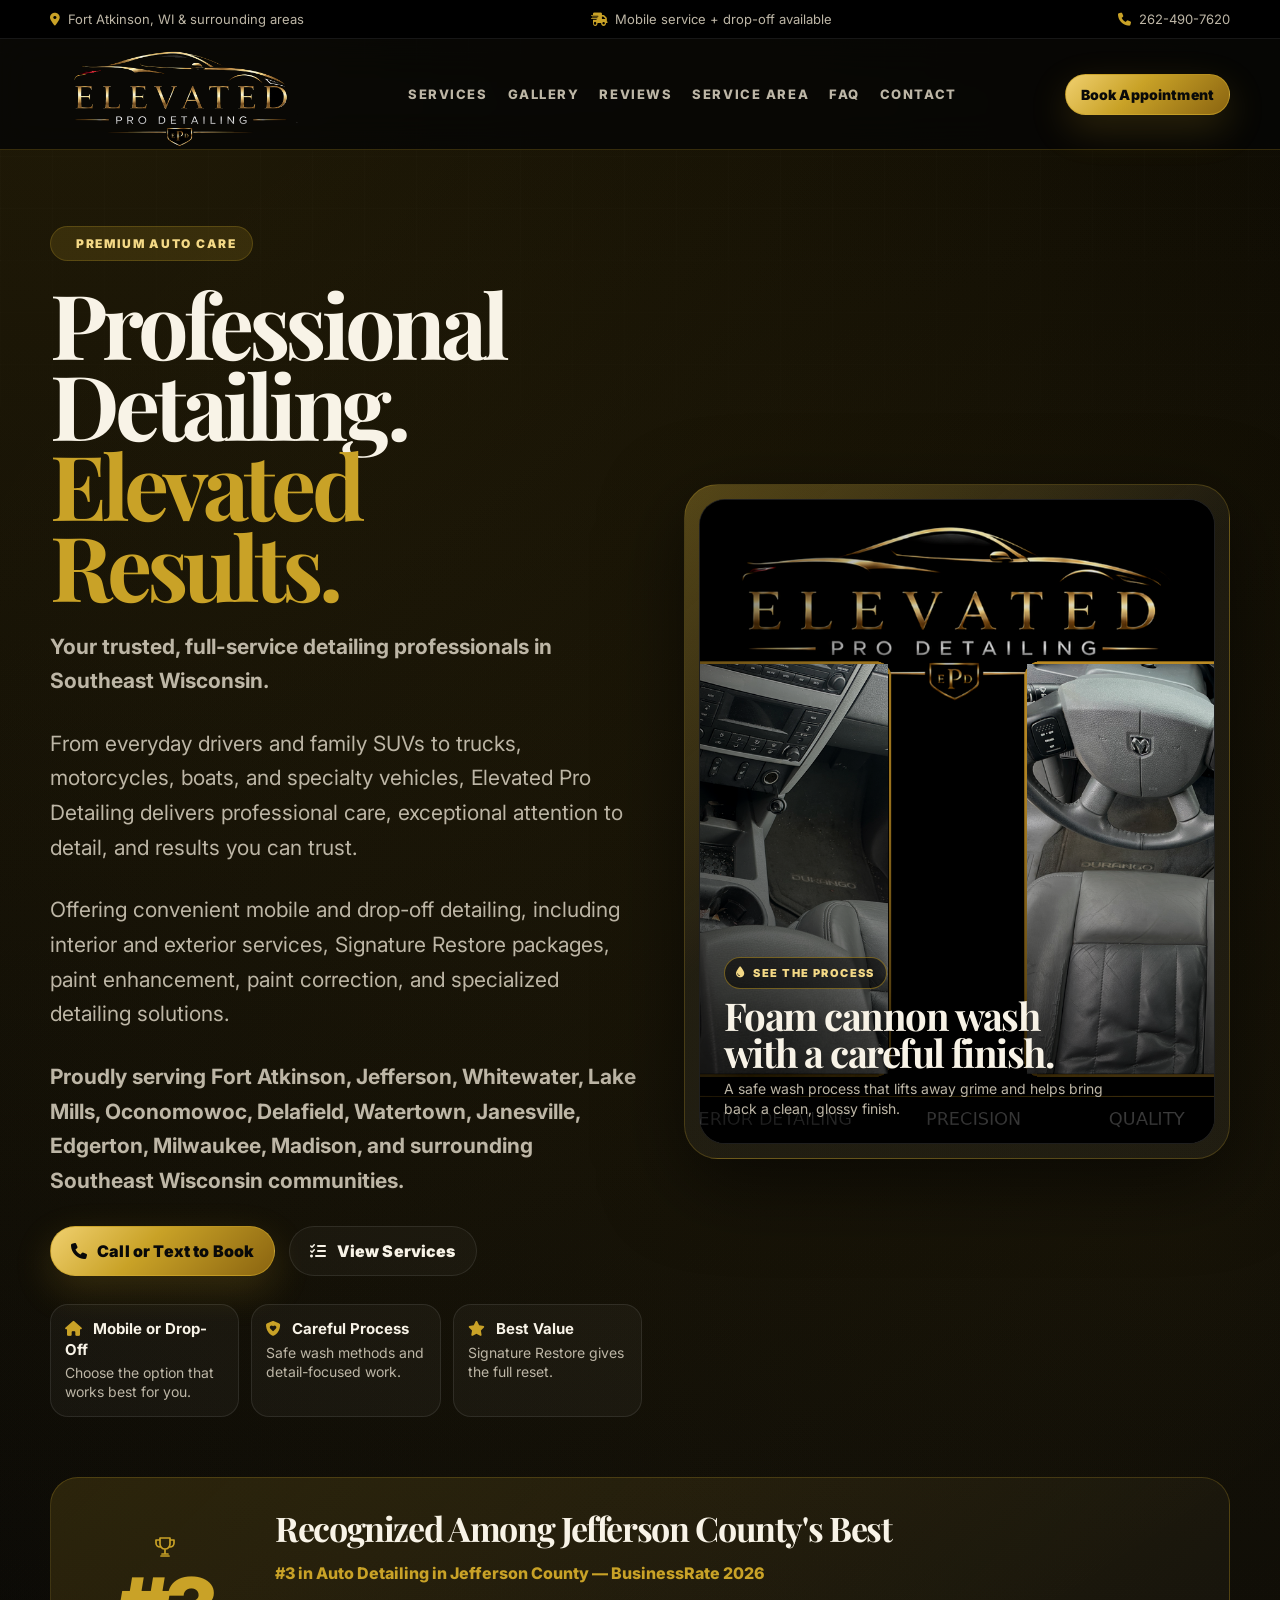
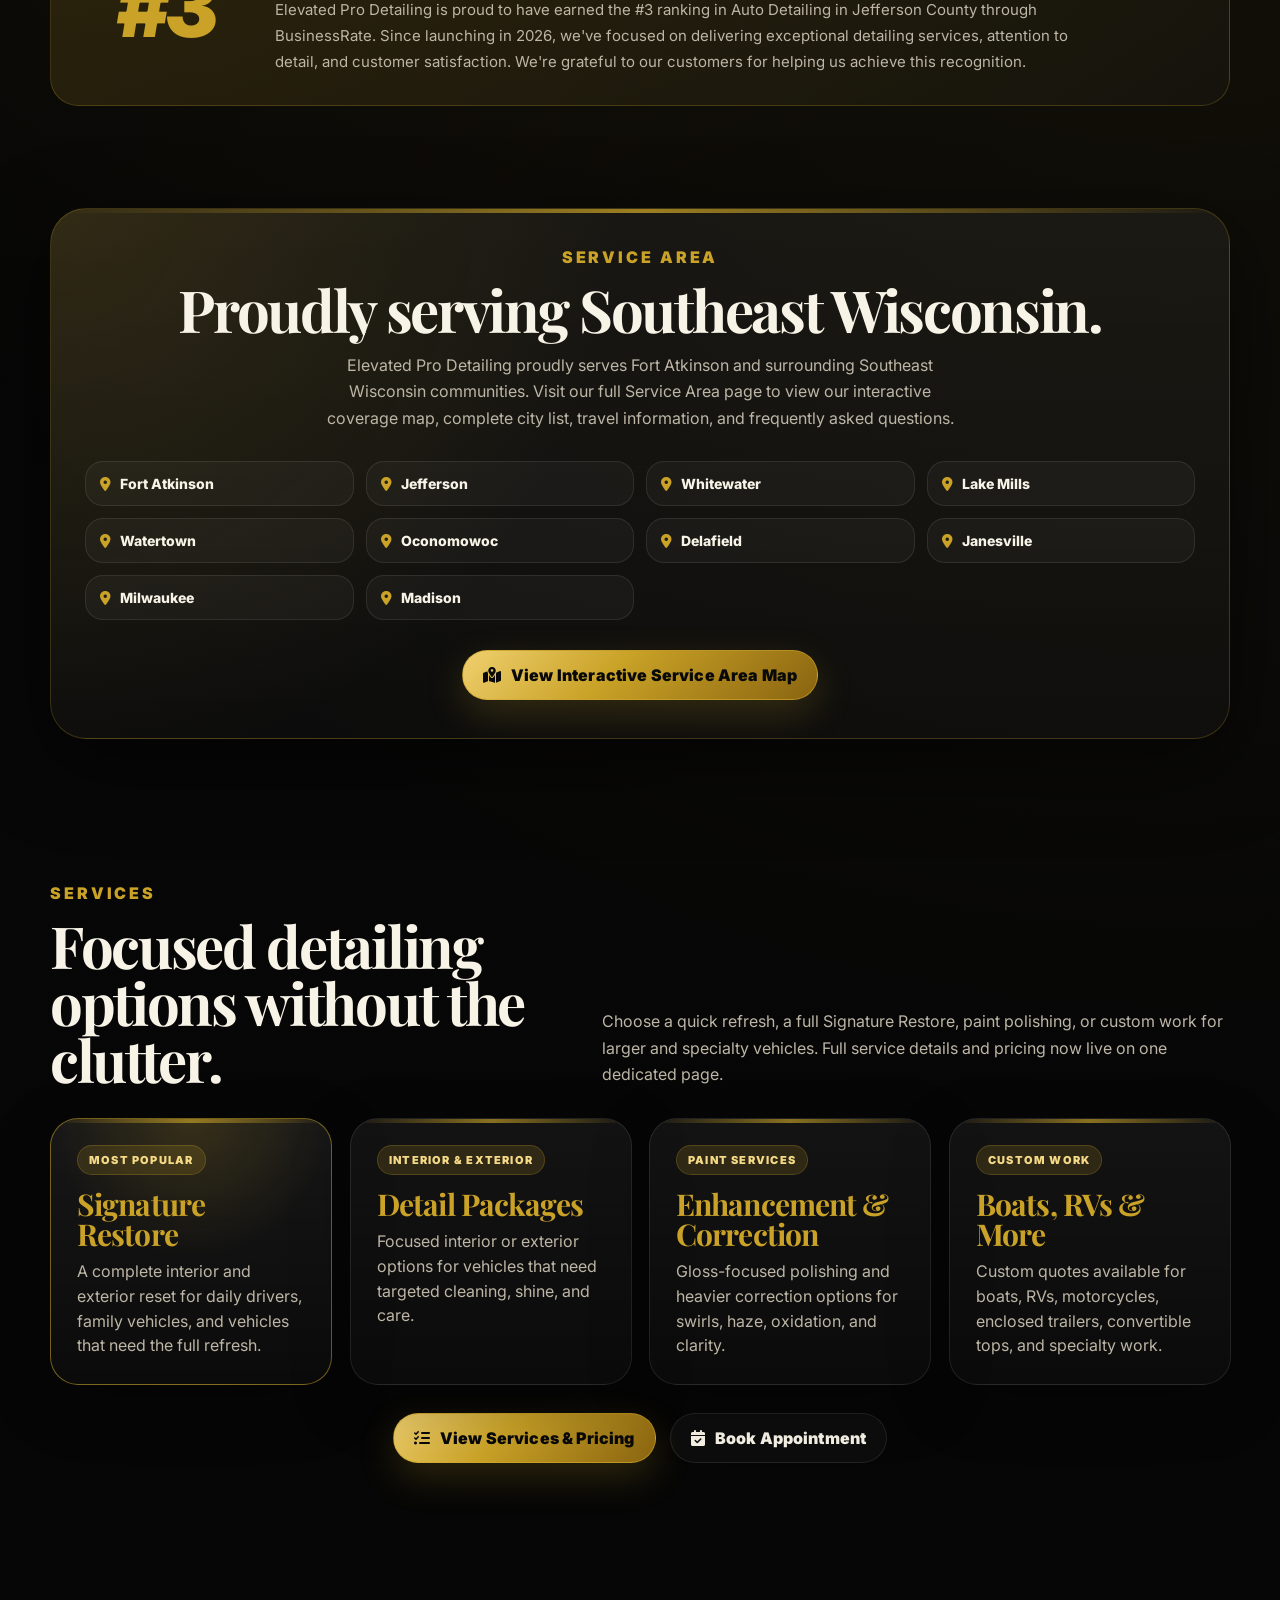
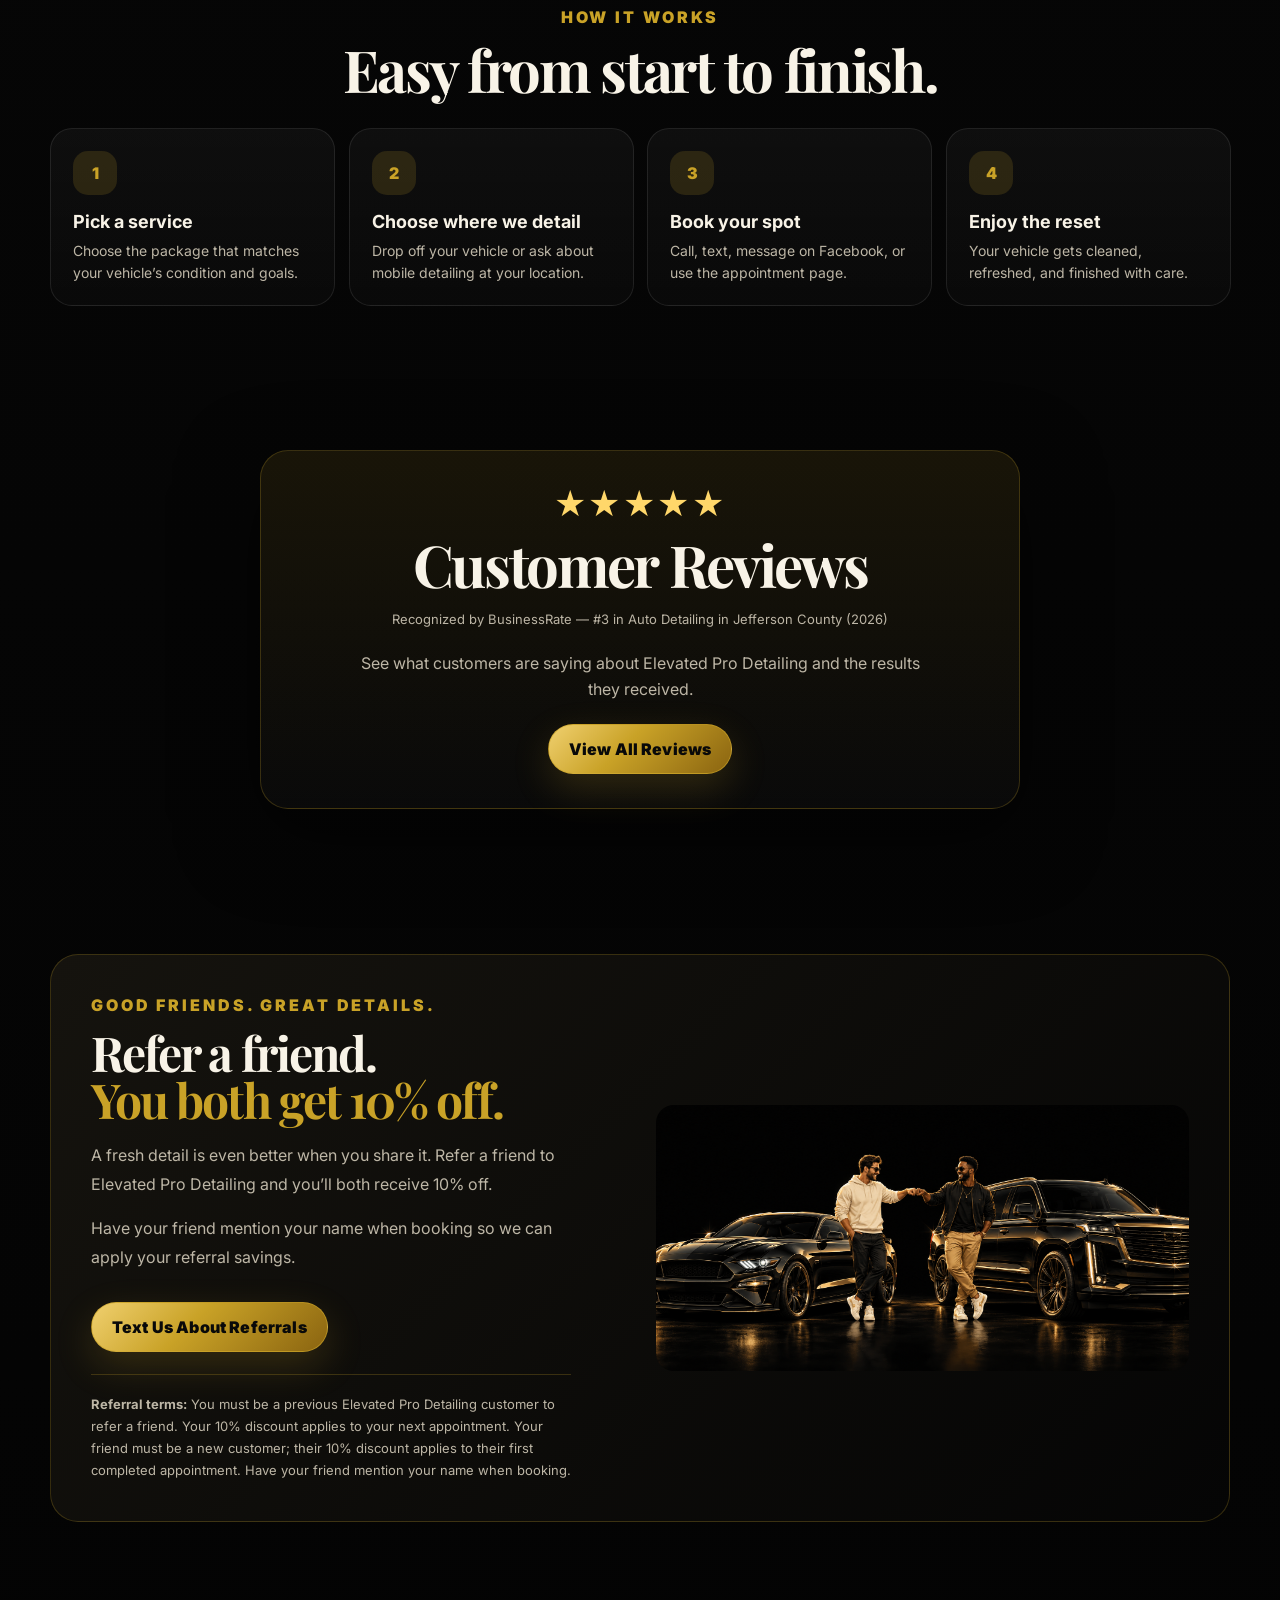
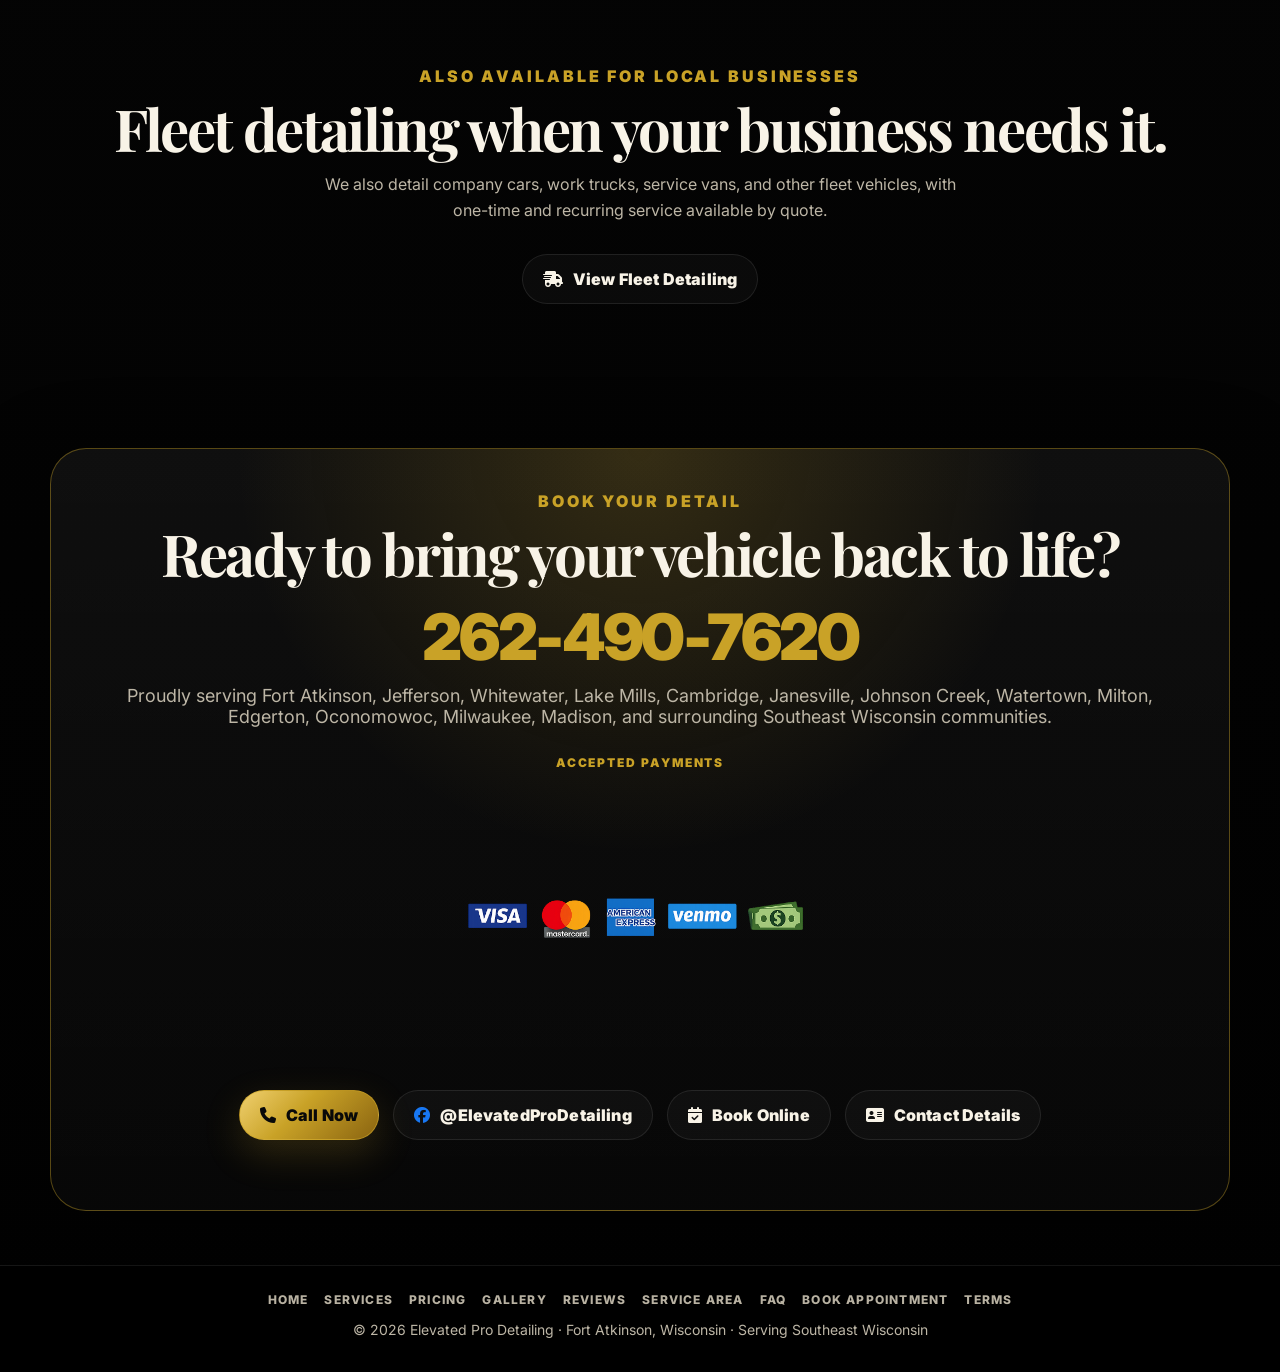
==== index.html @ a83ddcde "Revert "Add persistent mobile booking bar" This reverts commit 49a69d39f630dbf22c375bf2190b65a564d10" ====
<!DOCTYPE html>
<html lang="en">
<head>
  <meta charset="UTF-8" />
  <meta name="viewport" content="width=device-width, initial-scale=1.0" />
  <title>Car Detailing Fort Atkinson, WI | Elevated Pro Detailing</title>
  <meta name="description" content="Professional car detailing in Fort Atkinson, WI for cars, SUVs, trucks, and daily drivers. Mobile and drop-off interior, exterior, and full details." />
  <meta property="og:title" content="Car Detailing Fort Atkinson, WI | Elevated Pro Detailing" />
  <meta property="og:description" content="Professional car detailing in Fort Atkinson, WI for cars, SUVs, trucks, and daily drivers. Mobile and drop-off service available." />
  <meta property="og:url" content="https://elevatedprodetailing.com/" />
  <meta property="og:type" content="website" />
  <meta property="og:image" content="https://elevatedprodetailing.com/assets/images/branding/facebook-preview.jpg" />
  <meta property="og:image:width" content="1200" />
  <meta property="og:image:height" content="630" />
  <meta property="og:image:alt" content="Elevated Pro Detailing metallic gold logo centered on a black background" />
  <meta name="twitter:card" content="summary_large_image" />
  <meta name="twitter:image" content="https://elevatedprodetailing.com/assets/images/branding/facebook-preview.jpg" />
  <meta name="twitter:image:alt" content="Elevated Pro Detailing metallic gold logo centered on a black background" />
  <link rel="canonical" href="https://elevatedprodetailing.com/" />
  <link rel="icon" href="assets/images/branding/new elevated 2.png" />
  <link rel="preconnect" href="https://fonts.googleapis.com">
  <link rel="preconnect" href="https://fonts.gstatic.com" crossorigin>
  <link href="https://fonts.googleapis.com/css2?family=Inter:wght@400;500;600;700;800;900&family=Playfair+Display:wght@700;800&display=swap" rel="stylesheet">
  <link rel="stylesheet" href="https://cdnjs.cloudflare.com/ajax/libs/font-awesome/6.5.2/css/all.min.css">

  <style>
    :root{
      --bg:#050505;
      --bg-soft:#0b0b0b;
      --card:#101010;
      --card-2:#15130e;
      --gold:#c9a227;
      --gold-dark:#8a6410;
      --gold-soft:rgba(201,162,39,.16);
      --text:#f8f3e7;
      --muted:#bdb6a6;
      --line:rgba(201,162,39,.24);
      --white-line:rgba(255,255,255,.09);
      --shadow:0 24px 80px rgba(0,0,0,.55);
      --radius:28px;
    }

    *{box-sizing:border-box;}
    html{scroll-behavior:smooth;}
    body{
      margin:0;
      font-family:Inter, Arial, sans-serif;
      color:var(--text);
      background:
        radial-gradient(circle at 8% 0%, rgba(201,162,39,.16), transparent 30%),
        radial-gradient(circle at 92% 20%, rgba(201,162,39,.08), transparent 28%),
        linear-gradient(180deg,#000 0%, #070707 35%, #020202 100%);
      overflow-x:hidden;
    }
    body::before{
      content:"";
      position:fixed;
      inset:0;
      pointer-events:none;
      background-image:linear-gradient(rgba(255,255,255,.025) 1px, transparent 1px), linear-gradient(90deg, rgba(255,255,255,.025) 1px, transparent 1px);
      background-size:52px 52px;
      mask-image:linear-gradient(to bottom, rgba(0,0,0,.7), transparent 70%);
      z-index:-1;
    }
    a{color:inherit;text-decoration:none;}
    img,video{max-width:100%;display:block;}
    .wrap{width:min(1180px, calc(100% - 34px));margin:0 auto;}

    .special-bar{
      background:linear-gradient(90deg,#8a6410 0%,#e0bd50 48%,#8a6410 100%);
      color:#080705;
      font-size:13px;
      font-weight:900;
      letter-spacing:.04em;
      text-align:center;
    }
    .special-bar a{
      min-height:40px;
      display:flex;
      align-items:center;
      justify-content:center;
      gap:9px;
      padding:8px 17px;
    }
    .special-bar a:hover{text-decoration:underline;}

    .topbar{
      background:#000;
      border-bottom:1px solid var(--white-line);
      color:var(--muted);
      font-size:13px;
    }
    .topbar .wrap{
      min-height:38px;
      display:flex;
      justify-content:space-between;
      align-items:center;
      gap:14px;
      flex-wrap:wrap;
    }
    .topbar span{display:inline-flex;align-items:center;gap:8px;}
    .topbar i{color:var(--gold);}

    header{
      position:sticky;
      top:0;
      z-index:50;
      background:rgba(5,5,5,.82);
      backdrop-filter:blur(18px);
      border-bottom:1px solid var(--line);
    }
    .nav{
      min-height:86px;
      display:flex;
      align-items:center;
      justify-content:space-between;
      gap:24px;
    }
    .brand img{width:250px;max-width:56vw;}
    .nav-links{
      display:flex;
      align-items:center;
      gap:20px;
      font-size:13px;
      text-transform:uppercase;
      letter-spacing:.12em;
      color:var(--muted);
      font-weight:800;
    }
    .nav-links a{transition:.2s ease;}
    .nav-links a:hover{color:var(--gold);}

    .btn{
      display:inline-flex;
      align-items:center;
      justify-content:center;
      gap:10px;
      border:1px solid rgba(201,162,39,.65);
      background:linear-gradient(135deg,#f0d06f 0%, var(--gold) 42%, var(--gold-dark) 100%);
      color:#090909;
      padding:14px 20px;
      border-radius:999px;
      font-weight:900;
      letter-spacing:.01em;
      box-shadow:0 14px 38px rgba(201,162,39,.2);
      transition:transform .2s ease, box-shadow .2s ease, border-color .2s ease;
      white-space:nowrap;
    }
    .btn:hover{transform:translateY(-2px);box-shadow:0 18px 48px rgba(201,162,39,.28);}
    .btn.ghost{
      background:rgba(255,255,255,.03);
      color:var(--text);
      border-color:var(--white-line);
      box-shadow:none;
    }
    .btn.ghost:hover{border-color:var(--gold);}
     .btn.small{padding:11px 15px;font-size:14px;}

    .mobile-actions{display:none;}
    .menu-toggle{
      display:none;
      align-items:center;
      justify-content:center;
      gap:8px;
      padding:9px 12px;
      border:1px solid var(--white-line);
      border-radius:999px;
      color:var(--text);
      background:rgba(255,255,255,.04);
      font-weight:900;
      letter-spacing:.03em;
      cursor:pointer;
    }
    .menu-toggle:hover{border-color:var(--gold);color:var(--gold);}
    .menu-icon{font-size:18px;line-height:1;}
    .desktop-book{display:inline-flex;}
    .mobile-call{display:none;}

    .hero{
      position:relative;
      padding:76px 0 42px;
    }
    .hero-grid{
      display:grid;
      grid-template-columns:1.04fr .96fr;
      gap:42px;
      align-items:center;
    }
    .pill{
      display:inline-flex;
      align-items:center;
      gap:10px;
      padding:9px 15px;
      border-radius:999px;
      border:1px solid var(--line);
      color:#f4d986;
      background:var(--gold-soft);
      text-transform:uppercase;
      letter-spacing:.14em;
      font-size:12px;
      font-weight:900;
      margin-bottom:22px;
    }
    h1,h2,h3{margin:0;}
    h1{
      font-family:"Playfair Display", Georgia, serif;
      font-size:clamp(48px, 7vw, 92px);
      line-height:.9;
      letter-spacing:-.055em;
      max-width:760px;
    }
    .gold{color:var(--gold);}
    .hero-copy p{
      color:var(--muted);
      font-size:clamp(17px, 2vw, 21px);
      line-height:1.65;
      margin:24px 0 28px;
      max-width:690px;
    }
    .hero-actions{display:flex;gap:14px;flex-wrap:wrap;margin-bottom:28px;}
    .trust-row{
      display:grid;
      grid-template-columns:repeat(3,1fr);
      gap:12px;
      max-width:720px;
    }
    .trust-item{
      padding:14px;
      border:1px solid var(--white-line);
      border-radius:18px;
      background:rgba(255,255,255,.035);
      color:var(--muted);
      font-size:14px;
      line-height:1.35;
    }
    .trust-item strong{display:block;color:var(--text);font-size:15px;margin-bottom:4px;}
    .trust-item i{color:var(--gold);margin-right:7px;}

    .hero-media{
      position:relative;
      border-radius:34px;
      background:
        linear-gradient(140deg, rgba(201,162,39,.3), transparent 44%),
        rgba(255,255,255,.045);
      border:1px solid var(--line);
      padding:14px;
      box-shadow:var(--shadow);
    }
    .hero-video-card{
      position:relative;
      min-height:500px;
      aspect-ratio:4 / 5;
      border-radius:26px;
      overflow:hidden;
      border:1px solid rgba(255,255,255,.12);
      background:#000;
      isolation:isolate;
    }
    .hero-showcase-video{
      width:100%;
      height:100%;
      object-fit:cover;
      object-position:center;
      filter:saturate(1.06) contrast(1.04);
    }
    .hero-video-card::after{
      content:"";
      position:absolute;
      inset:0;
      z-index:1;
      pointer-events:none;
      background:
        linear-gradient(180deg, rgba(0,0,0,.08) 0%, rgba(0,0,0,.2) 45%, rgba(0,0,0,.82) 100%),
        linear-gradient(90deg, rgba(0,0,0,.44), transparent 52%);
    }
    .video-overlay{
      position:absolute;
      left:24px;
      right:24px;
      bottom:24px;
      z-index:2;
      display:grid;
      gap:8px;
    }
    .video-kicker{
      display:inline-flex;
      width:max-content;
      max-width:100%;
      align-items:center;
      gap:8px;
      padding:8px 11px;
      border:1px solid rgba(201,162,39,.5);
      border-radius:999px;
      background:rgba(0,0,0,.54);
      color:#f4d986;
      font-size:11px;
      font-weight:900;
      letter-spacing:.13em;
      text-transform:uppercase;
    }
    .video-overlay strong{
      max-width:380px;
      font-family:"Playfair Display", Georgia, serif;
      font-size:clamp(27px, 3vw, 42px);
      line-height:.96;
      letter-spacing:-.04em;
      color:var(--text);
      text-shadow:0 8px 26px rgba(0,0,0,.75);
    }
    .video-overlay span{
      max-width:390px;
      color:var(--muted);
      font-size:14px;
      line-height:1.45;
      text-shadow:0 6px 20px rgba(0,0,0,.7);
    }
    .logo-card{
      position:relative;
      background:linear-gradient(180deg, rgba(0,0,0,.4), rgba(0,0,0,.82)), url("assets/images/pricing/July Flyer new design basic 7-27-26.png?v=20260727-basic-v4") center/cover no-repeat;
      min-height:500px;
      border-radius:26px;
      overflow:hidden;
      border:1px solid rgba(255,255,255,.1);
      display:flex;
      flex-direction:column;
      justify-content:space-between;
      padding:30px;
    }
    .logo-card img{width:min(420px, 100%);margin:0 auto;filter:drop-shadow(0 10px 30px rgba(0,0,0,.75));}
    .stat-card{
      border:1px solid rgba(201,162,39,.5);
      background:rgba(0,0,0,.72);
      backdrop-filter:blur(10px);
      border-radius:22px;
      padding:20px;
      display:grid;
      grid-template-columns:auto 1fr;
      gap:14px;
      align-items:center;
    }
    .stat-icon{
      width:48px;height:48px;
      border-radius:16px;
      display:grid;place-items:center;
      background:var(--gold-soft);
      color:var(--gold);
      font-size:22px;
    }
    .stat-card strong{font-size:20px;display:block;}
    .stat-card span{color:var(--muted);font-size:14px;line-height:1.45;}

    section{padding:72px 0;}
    .section-head{
      display:flex;
      justify-content:space-between;
      align-items:end;
      gap:26px;
      margin-bottom:30px;
    }
    .section-head.center{text-align:center;display:block;}
    .kicker{
    color:var(--gold);
    text-transform:uppercase;
    letter-spacing:.18em;
    font-size:16px;
    font-weight:900;
    margin-bottom:14px;
}
    h2{
      font-family:"Playfair Display", Georgia, serif;
      font-size:clamp(34px, 5vw, 58px);
      line-height:.98;
      letter-spacing:-.04em;
    }
    .section-head p,.section-head.center p{
      color:var(--muted);
      line-height:1.65;
      max-width:650px;
      margin:14px 0 0;
    }
    .section-head.center p{margin:14px auto 0;}

    .video-wrap{
      border:1px solid var(--line);
      border-radius:34px;
      padding:14px;
      background:rgba(255,255,255,.035);
      box-shadow:var(--shadow);
    }
    .showcase-video{
      width:100%;
      max-height:640px;
      object-fit:cover;
      border-radius:24px;
      background:#000;
    }

    .service-grid{
      display:grid;
      grid-template-columns:repeat(3, 1fr);
      gap:18px;
    }
    .home-service-grid{
      grid-template-columns:repeat(4, 1fr);
    }
    .service-card{
      min-height:100%;
      border:1px solid var(--white-line);
      border-radius:var(--radius);
      background:linear-gradient(180deg, rgba(255,255,255,.055), rgba(255,255,255,.025));
      padding:26px;
      box-shadow:0 18px 60px rgba(0,0,0,.28);
      position:relative;
      overflow:hidden;
    }
    .service-card::before{
      content:"";
      position:absolute;
      inset:0 0 auto;
      height:4px;
      background:linear-gradient(90deg, transparent, var(--gold), transparent);
      opacity:.65;
    }
    .service-card.featured{
      border-color:rgba(201,162,39,.55);
      background:
        radial-gradient(circle at top, rgba(201,162,39,.18), transparent 46%),
        linear-gradient(180deg, rgba(255,255,255,.07), rgba(255,255,255,.025));
    }
    .badge{
      display:inline-flex;
      margin-bottom:14px;
      border:1px solid var(--line);
      background:var(--gold-soft);
      color:#f4d986;
      border-radius:999px;
      padding:7px 11px;
      text-transform:uppercase;
      letter-spacing:.11em;
      font-size:11px;
      font-weight:900;
    }
    .service-card h3{
      font-family:"Playfair Display", Georgia, serif;
      color:var(--gold);
      font-size:30px;
      line-height:1;
      letter-spacing:-.03em;
      margin-bottom:10px;
    }
    .service-card p{color:var(--muted);line-height:1.55;margin:0 0 18px;}
    .home-service-card p{margin-bottom:0;}
    .service-card ul{padding-left:18px;margin:0 0 22px;color:var(--muted);line-height:1.65;}
    .price-list{display:grid;gap:10px;margin-top:auto;}
    .price-row{
      display:flex;
      justify-content:space-between;
      gap:14px;
      align-items:center;
      padding:12px 0;
      border-top:1px dashed rgba(255,255,255,.14);
      color:var(--muted);
    }
    .price-row strong{font-size:24px;color:var(--text);}
    .home-service-actions{
      justify-content:center;
      margin-top:28px;
      margin-bottom:0;
    }
    .monthly-special{
      display:grid;
      grid-template-columns:.92fr 1.08fr;
      overflow:hidden;
      border:1px solid rgba(201,162,39,.58);
      border-radius:34px;
      background:
        radial-gradient(circle at 90% 0%,rgba(201,162,39,.2),transparent 42%),
        linear-gradient(135deg,#15130e,#090909);
      box-shadow:var(--shadow);
    }
    .monthly-special-media{
  min-height:390px;
  position:relative;
  overflow:hidden;
  background:#000;
}
    .monthly-special-media::after{
      content:"";
      position:absolute;
      inset:0;
      background:linear-gradient(90deg,transparent 55%,rgba(9,9,9,.82));
      pointer-events:none;
    }
    .monthly-special-photo{position:relative;min-width:0;overflow:hidden;}
   .monthly-special-photo{
  width:100%;
  height:100%;
}

.monthly-special-photo img{
  width:100%;
  height:100%;
  object-fit:contain;
  display:block;
}
    .monthly-special-copy{
      display:flex;
      flex-direction:column;
      justify-content:center;
      align-items:flex-start;
      padding:46px;
    }
    .monthly-special-copy h2{max-width:620px;}
    .monthly-special-copy p{
      max-width:600px;
      margin:18px 0 26px;
      color:var(--muted);
      font-size:18px;
      line-height:1.65;
    }
    .monthly-special-copy strong{color:var(--text);}

    .split{
      display:grid;
      grid-template-columns:.9fr 1.1fr;
      gap:24px;
      align-items:stretch;
    }
    .panel{
      border:1px solid var(--line);
      border-radius:var(--radius);
      background:
        radial-gradient(circle at top left, rgba(201,162,39,.14), transparent 40%),
        rgba(255,255,255,.035);
      padding:30px;
      box-shadow:var(--shadow);
    }
    .panel p{color:var(--muted);line-height:1.65;}
    .flyer-img{border-radius:22px;border:1px solid var(--white-line);width:100%;}

    .addon-grid{
      display:grid;
      grid-template-columns:repeat(4,1fr);
      gap:14px;
    }
    .addon{
      border:1px solid var(--white-line);
      border-radius:20px;
      padding:18px;
      background:rgba(255,255,255,.035);
    }
    .addon span{color:var(--muted);display:block;line-height:1.35;}
    .addon strong{display:block;margin-top:8px;color:var(--gold);font-size:25px;}

    .process-grid{
      display:grid;
      grid-template-columns:repeat(4,1fr);
      gap:14px;
    }
    .step{
      border:1px solid var(--white-line);
      border-radius:22px;
      padding:22px;
      background:linear-gradient(180deg, rgba(255,255,255,.04), rgba(255,255,255,.02));
    }
    .step-num{
      width:44px;height:44px;
      border-radius:15px;
      display:grid;place-items:center;
      background:var(--gold-soft);
      color:var(--gold);
      font-weight:900;
      margin-bottom:16px;
    }
    .step h3{font-size:18px;margin-bottom:8px;}
    .step p{color:var(--muted);line-height:1.55;margin:0;font-size:14px;}

    .review-card{
      max-width:760px;
      margin:0 auto;
      text-align:center;
      border:1px solid var(--line);
      border-radius:var(--radius);
      padding:34px;
      background:linear-gradient(180deg, rgba(201,162,39,.1), rgba(255,255,255,.025));
      box-shadow:var(--shadow);
    }
    .stars{color:#ffd76a;font-size:32px;letter-spacing:.08em;margin-bottom:12px;}
    .review-card p{color:var(--muted);line-height:1.65;margin:10px auto 22px;max-width:560px;}

    /* BusinessRate recognition */
    .recognition-section{padding:18px 0 30px;}
    .recognition-card{display:grid;grid-template-columns:160px minmax(0,1fr);align-items:center;gap:30px;padding:30px 34px;border:1px solid var(--line);border-radius:var(--radius);background:linear-gradient(135deg,var(--gold-soft),rgba(255,255,255,.025));}
    .recognition-rank{text-align:center;color:var(--gold);}
    .recognition-rank svg{display:block;margin:0 auto 8px;}
    .recognition-rank strong{display:block;font-size:clamp(60px,7vw,82px);line-height:1;font-weight:900;letter-spacing:-.05em;}
    .recognition-card h2{font-family:"Playfair Display",Georgia,serif;font-size:clamp(24px,3vw,34px);line-height:1.2;}
    .recognition-detail{color:var(--gold);font-size:16px;font-weight:800;line-height:1.5;margin:12px 0;}
    .recognition-copy{color:var(--muted);font-size:15px;line-height:1.75;margin:0;max-width:820px;}
    .review-card .recognition-note{color:var(--muted);font-size:13px;line-height:1.6;margin:16px auto 20px;}
    @media(max-width:760px){
      .recognition-section{padding:12px 0 24px;}
      .recognition-card{grid-template-columns:1fr;gap:20px;padding:26px 22px;}
      .recognition-rank{display:flex;align-items:center;justify-content:flex-start;gap:14px;}
      .recognition-rank svg{margin:0;flex-shrink:0;}
    }

    .rates-card{max-width:760px;margin:0 auto;}

    .service-area-section{
      padding:72px 0;
    }
    .area-card{
      position:relative;
      overflow:hidden;
      border:1px solid var(--line);
      border-radius:36px;
      padding:38px 34px;
      background:
        radial-gradient(circle at top left, rgba(201,162,39,.16), transparent 44%),
        linear-gradient(180deg, rgba(255,255,255,.05), rgba(255,255,255,.025));
      box-shadow:var(--shadow);
    }
    .area-card::before{
      content:"";
      position:absolute;
      inset:0 0 auto;
      height:4px;
      background:linear-gradient(90deg, transparent, var(--gold), transparent);
      opacity:.75;
    }
    .area-card p{
      color:var(--muted);
      line-height:1.65;
      max-width:820px;
      margin:14px auto 26px;
      text-align:center;
    }
    .area-grid{
      display:grid;
      grid-template-columns:repeat(4,1fr);
      gap:12px;
    }
    .area-item{
      display:flex;
      align-items:center;
      gap:9px;
      border:1px solid var(--white-line);
      border-radius:18px;
      background:rgba(255,255,255,.035);
      color:var(--text);
      padding:13px 14px;
      font-weight:800;
      font-size:14px;
    }
    .area-item i{color:var(--gold);}

    .contact{
      padding-bottom:54px;
    }
    .contact-box{
      border:1px solid rgba(201,162,39,.42);
      border-radius:36px;
      padding:42px;
      text-align:center;
      background:
        radial-gradient(circle at top, rgba(201,162,39,.2), transparent 42%),
        linear-gradient(180deg, rgba(255,255,255,.05), rgba(255,255,255,.025));
      box-shadow:var(--shadow);
    }
    .phone{
      display:block;
      color:var(--gold);
      font-size:clamp(36px, 6vw, 64px);
      font-weight:900;
      letter-spacing:-.04em;
      margin:16px 0 10px;
    }
    .service-area{color:var(--muted);font-size:18px;margin:0 0 24px;}
    .payments{margin:28px auto;}
    .payments p{
      color:var(--gold);
      font-size:12px;
      font-weight:900;
      letter-spacing:.16em;
      text-transform:uppercase;
      margin:0 0 12px;
    }
    .payment-logos{width:min(420px,100%);margin:0 auto;}
    .social .fa-facebook{color:#1877F2;}
    footer{
      border-top:1px solid var(--white-line);
      padding:26px 0 34px;
      text-align:center;
      color:var(--muted);
      font-size:14px;
      background:#000;
    }


    .pricing-modal{
      display:none;
      position:fixed;
      z-index:9999;
      inset:0;
      background:rgba(0,0,0,.88);
      padding:24px;
      overflow:auto;
    }

    .pricing-modal.active{
      display:flex;
      align-items:center;
      justify-content:center;
    }

    .pricing-modal img{
      max-width:min(900px, 95vw);
      max-height:90vh;
      border-radius:18px;
      border:1px solid var(--line);
      box-shadow:0 24px 80px rgba(0,0,0,.8);
    }

    .pricing-close{
      position:fixed;
      top:18px;
      right:22px;
      color:white;
      font-size:42px;
      font-weight:900;
      cursor:pointer;
      z-index:10000;
      line-height:1;
    }



    /* Subtle premium scroll animations */
    .reveal{
      opacity:0;
      transform:translateY(14px);
      transition:opacity .42s ease-out, transform .42s ease-out;
      transition-delay:var(--reveal-delay, 0ms);
      will-change:opacity, transform;
    }
    .reveal.visible{
      opacity:1;
      transform:translateY(0);
    }
    .reveal-left{
      transform:translateX(-14px);
    }
    .reveal-right{
      transform:translateX(14px);
    }
    .reveal-left.visible,
    .reveal-right.visible{
      transform:translateX(0);
    }
    .reveal-zoom{
      transform:scale(.985);
    }
    .reveal-zoom.visible{
      transform:scale(1);
    }

    @media (prefers-reduced-motion: reduce){
      .reveal,
      .reveal-left,
      .reveal-right,
      .reveal-zoom{
        opacity:1 !important;
        transform:none !important;
        transition:none !important;
      }
    }

    @media (max-width: 980px){
      .hero-grid,.split{grid-template-columns:1fr;}
      .hero-video-card{min-height:420px;aspect-ratio:16 / 10;}
      .logo-card{min-height:420px;}
      .service-grid{grid-template-columns:1fr 1fr;}
      .home-service-grid{grid-template-columns:1fr 1fr;}
      .monthly-special{grid-template-columns:1fr;}
      .monthly-special-media{min-height:300px;}
      .monthly-special-media::after{background:linear-gradient(180deg,transparent 55%,rgba(9,9,9,.9));}
      .addon-grid,.process-grid{grid-template-columns:1fr 1fr;}
      .section-head{display:block;}
    }
    @media (max-width: 760px){
      .topbar .wrap{
        justify-content:center;
        text-align:center;
        padding:6px 0;
        gap:6px;
        font-size:12px;
      }
      .topbar span:nth-child(2){display:none;}
      .special-bar{font-size:12px;}
      .monthly-special-copy{padding:28px 22px 32px;}
      .monthly-special-copy p{font-size:16px;}

      header{position:sticky;top:0;}
      .nav{
        min-height:auto;
        display:grid;
        grid-template-columns:auto 1fr;
        align-items:center;
        gap:10px;
        padding:8px 0;
        position:relative;
      }
      .brand img{width:142px;max-width:48vw;}

      .mobile-actions{
        display:flex;
        align-items:center;
        justify-content:flex-end;
        gap:8px;
      }
      .menu-toggle{display:inline-flex;font-size:13px;}
      .desktop-book{display:none;}
      .mobile-call{
        display:inline-flex;
        width:auto;
        padding:9px 13px;
        font-size:13px;
        box-shadow:none;
      }

      .nav-links{
        display:none;
        position:absolute;
        left:0;
        right:0;
        top:calc(100% + 8px);
        z-index:80;
        width:100%;
        padding:14px;
        border:1px solid var(--line);
        border-radius:18px;
        background:rgba(5,5,5,.97);
        box-shadow:0 18px 50px rgba(0,0,0,.7);
        backdrop-filter:blur(18px);
        grid-template-columns:1fr;
        gap:0;
        text-align:center;
      }
      .nav-links.open{display:grid;}
      .nav-links a{
        display:block;
        padding:13px 10px;
        border-bottom:1px solid var(--white-line);
        font-size:12px;
        letter-spacing:.12em;
      }
      .nav-links a:last-child{border-bottom:0;}

      .hero{padding-top:44px;}
      .hero-video-card{min-height:340px;aspect-ratio:4 / 5;}
      .video-overlay{left:18px;right:18px;bottom:18px;}
      .video-overlay strong{font-size:30px;}
      .video-overlay span{font-size:13px;}
      .trust-row,.service-grid,.addon-grid,.process-grid,.area-grid{grid-template-columns:1fr;}
      section{padding:52px 0;}
      .logo-card{min-height:360px;padding:22px;}
      .contact-box,.area-card{padding:30px 18px;border-radius:28px;}
      .btn{width:100%;}
      .mobile-call{width:auto;}
      .hero-actions,.contact .hero-actions{width:100%;}
    }
    @media(max-width:360px){
      .brand img{width:110px;}
      .nav{gap:6px;}
      .mobile-actions{gap:6px;}
      .menu-toggle{padding:9px 8px;}
      .hero-media{min-width:0;}
    }
    .referral-card{display:grid;grid-template-columns:1fr 1fr;align-items:center;gap:32px;padding:40px;border:1px solid var(--line);border-radius:var(--radius);background:linear-gradient(135deg,#15130e,#050505);overflow:hidden;}
    .referral-copy h2{margin:12px 0 18px;font-size:clamp(32px,4vw,48px);}
    .referral-copy h2 span{color:var(--gold);}
    .referral-copy p{color:var(--muted);line-height:1.8;max-width:480px;}
    .referral-copy .btn{margin-top:14px;white-space:normal;text-align:center;}
    .referral-copy .referral-terms{font-size:13px;line-height:1.7;margin:22px 0 0;padding-top:18px;border-top:1px solid var(--line);}
    .referral-art{width:100%;height:auto;border-radius:18px;}
    @media(max-width:760px){.referral-card{grid-template-columns:1fr;padding:26px;gap:24px;}.referral-copy h2{font-size:34px;}}
  </style>

  <script type="application/ld+json">
  {
    "@context": "https://schema.org",
    "@type": ["LocalBusiness", "AutomotiveBusiness"],
    "@id": "https://elevatedprodetailing.com/#business",
    "name": "Elevated Pro Detailing",
    "url": "https://elevatedprodetailing.com/",
    "telephone": "+1-262-490-7620",
    "image": "https://elevatedprodetailing.com/assets/images/branding/elevated-logo-slick-transparent.png",
    "logo": "https://elevatedprodetailing.com/assets/images/branding/elevated-logo-slick-transparent.png",
    "description": "Elevated Pro Detailing provides professional mobile and drop-off car detailing for cars, SUVs, trucks, and daily drivers in Fort Atkinson, WI and surrounding Southeast Wisconsin communities. Services include interior detailing, exterior detailing, Signature Restore packages, paint enhancement, paint correction, and add-on services.",
    "priceRange": "$$",
    "address": {
      "@type": "PostalAddress",
      "addressLocality": "Fort Atkinson",
      "addressRegion": "WI",
      "addressCountry": "US"
    },
    "areaServed": [
      { "@type": "City", "name": "Fort Atkinson" },
      { "@type": "City", "name": "Jefferson" },
      { "@type": "City", "name": "Whitewater" },
      { "@type": "City", "name": "Lake Mills" },
      { "@type": "City", "name": "Oconomowoc" },
      { "@type": "City", "name": "Johnson Creek" },
      { "@type": "City", "name": "Watertown" },
      { "@type": "City", "name": "Milton" },
      { "@type": "City", "name": "Edgerton" },
      { "@type": "City", "name": "Janesville" },
      { "@type": "City", "name": "Milwaukee" },
      { "@type": "City", "name": "Madison" },
      { "@type": "City", "name": "Ixonia" },
      { "@type": "City", "name": "Delafield" }
    ],
    "sameAs": [
      "https://www.facebook.com/ElevatedProDetailing"
    ],
    "makesOffer": [
      {
        "@type": "Offer",
        "itemOffered": {
          "@type": "Service",
          "name": "Interior Auto Detailing",
          "serviceType": "Interior auto detailing"
        }
      },
      {
        "@type": "Offer",
        "itemOffered": {
          "@type": "Service",
          "name": "Exterior Auto Detailing",
          "serviceType": "Exterior auto detailing"
        }
      },
      {
        "@type": "Offer",
        "itemOffered": {
          "@type": "Service",
          "name": "Signature Restore Detail Package",
          "serviceType": "Full interior and exterior auto detailing"
        }
      },
      {
        "@type": "Offer",
        "itemOffered": {
          "@type": "Service",
          "name": "Paint Enhancement",
          "serviceType": "One-step paint enhancement"
        }
      },
      {
        "@type": "Offer",
        "itemOffered": {
          "@type": "Service",
          "name": "Paint Correction",
          "serviceType": "Two-step paint correction"
        }
      }
    ]
  }
  </script>
</head>

<body>


  <div class="topbar">
    <div class="wrap">
      <span><i class="fa-solid fa-location-dot"></i> Fort Atkinson, WI & surrounding areas</span>
      <span><i class="fa-solid fa-truck-fast"></i> Mobile service + drop-off available</span>
      <span><i class="fa-solid fa-phone"></i> 262-490-7620</span>
    </div>
  </div>

  <header>
    <div class="wrap nav">
      <a class="brand" href="#top" aria-label="Elevated Pro Detailing Home">
        <img src="assets/images/branding/elevated-logo-slick-transparent.png" alt="Elevated Pro Detailing logo" />
      </a>

      <div class="mobile-actions">
        <button class="menu-toggle" type="button" aria-label="Open menu" aria-expanded="false" aria-controls="mainNav">
          <span class="menu-icon">☰</span> Menu
        </button>
        <a class="btn small mobile-call" href="tel:2624907620">Call</a>
      </div>

      <nav class="nav-links" id="mainNav" aria-label="Main navigation">
        <a href="services.html">Services</a>
        <a href="gallery.html">Gallery</a>
        <a href="reviews.html">Reviews</a>
        <a href="service-area.html">Service Area</a>
        <a href="faq.html">FAQ</a>
        <a href="contact.html">Contact</a>

      </nav>

      <a class="btn small desktop-book" href="Appointment.html">Book Appointment</a>
    </div>
  </header>

  <main id="top">
    <section class="hero">
      <div class="wrap hero-grid">
        <div class="hero-copy">
          <div class="pill"><i class="fa-solid fa-sparkles"></i> Premium Auto Care</div>
          <h1>Professional Detailing. <span class="gold">Elevated Results.</span></h1>
          <p><strong>Your trusted, full-service detailing professionals in Southeast Wisconsin.</strong></p>
          <p>From everyday drivers and family SUVs to trucks, motorcycles, boats, and specialty vehicles, Elevated Pro Detailing delivers professional care, exceptional attention to detail, and results you can trust.</p>
          <p>Offering convenient mobile and drop-off detailing, including interior and exterior services, Signature Restore packages, paint enhancement, paint correction, and specialized detailing solutions.</p>
          <p><strong>Proudly serving Fort Atkinson, Jefferson, Whitewater, Lake Mills, Oconomowoc, Delafield, Watertown, Janesville, Edgerton, Milwaukee, Madison, and surrounding Southeast Wisconsin communities.</strong></p>

          <div class="hero-actions">
            <a class="btn" href="tel:2624907620"><i class="fa-solid fa-phone"></i> Call or Text to Book</a>
            <a class="btn ghost" href="services.html"><i class="fa-solid fa-list-check"></i> View Services</a>
          </div>

          <div class="trust-row">
            <div class="trust-item"><strong><i class="fa-solid fa-house"></i> Mobile or Drop-Off</strong>Choose the option that works best for you.</div>
            <div class="trust-item"><strong><i class="fa-solid fa-shield-heart"></i> Careful Process</strong>Safe wash methods and detail-focused work.</div>
            <div class="trust-item"><strong><i class="fa-solid fa-star"></i> Best Value</strong>Signature Restore gives the full reset.</div>
          </div>
        </div>

        <div class="hero-media">
          <div class="hero-video-card" aria-label="Foam cannon detailing process video">
            <video autoplay muted loop playsinline preload="metadata" poster="assets/images/gallery/Mike Before & After2.png" class="hero-showcase-video">
              <source src="assets/videos/foam-cannon-web.mp4" type="video/mp4">
              Your browser does not support video.
            </video>
            <div class="video-overlay">
              <div class="video-kicker"><i class="fa-solid fa-droplet"></i> See The Process</div>
              <strong>Foam cannon wash with a careful finish.</strong>
              <span>A safe wash process that lifts away grime and helps bring back a clean, glossy finish.</span>
            </div>
          </div>
        </div>
      </div>
    </section>

    <section class="recognition-section" aria-labelledby="recognition-title">
      <div class="wrap">
        <div class="recognition-card">
          <div class="recognition-rank" aria-hidden="true"><svg viewBox="0 0 24 24" width="24" height="24" fill="none" stroke="currentColor" stroke-width="1.7" stroke-linecap="round" stroke-linejoin="round" aria-hidden="true" focusable="false"><path d="M7 3h10v6a5 5 0 0 1-10 0V3Z M7 5H3v3a4 4 0 0 0 4 4 M17 5h4v3a4 4 0 0 1-4 4 M12 14v5 M8 21h8 M9 19h6"/></svg><strong>#3</strong></div>
          <div>
            <h2 id="recognition-title">Recognized Among Jefferson County's Best</h2>
            <p class="recognition-detail">#3 in Auto Detailing in Jefferson County — BusinessRate 2026</p>
            <p class="recognition-copy">Elevated Pro Detailing is proud to have earned the #3 ranking in Auto Detailing in Jefferson County through BusinessRate. Since launching in 2026, we've focused on delivering exceptional detailing services, attention to detail, and customer satisfaction. We're grateful to our customers for helping us achieve this recognition.</p>
          </div>
        </div>
      </div>
    </section>

    <section id="service-area" class="service-area-section">
      <div class="wrap">
        <div class="area-card">
          <div class="section-head center">
            <div class="kicker">Service Area</div>
            <h2>Proudly serving Southeast Wisconsin.</h2>
            <p>Elevated Pro Detailing proudly serves Fort Atkinson and surrounding Southeast Wisconsin communities. Visit our full Service Area page to view our interactive coverage map, complete city list, travel information, and frequently asked questions.</p>
          </div>

          <div class="area-grid" aria-label="Elevated Pro Detailing featured service areas">
            <div class="area-item"><i class="fa-solid fa-location-dot"></i> Fort Atkinson</div>
            <div class="area-item"><i class="fa-solid fa-location-dot"></i> Jefferson</div>
            <div class="area-item"><i class="fa-solid fa-location-dot"></i> Whitewater</div>
            <div class="area-item"><i class="fa-solid fa-location-dot"></i> Lake Mills</div>
            <div class="area-item"><i class="fa-solid fa-location-dot"></i> Watertown</div>
            <div class="area-item"><i class="fa-solid fa-location-dot"></i> Oconomowoc</div>
            <div class="area-item"><i class="fa-solid fa-location-dot"></i> Delafield</div>
            <div class="area-item"><i class="fa-solid fa-location-dot"></i> Janesville</div>
            <div class="area-item"><i class="fa-solid fa-location-dot"></i> Milwaukee</div>
            <div class="area-item"><i class="fa-solid fa-location-dot"></i> Madison</div>
          </div>

          <div class="hero-actions" style="justify-content:center; margin-top:30px; margin-bottom:0;">
            <a class="btn" href="service-area.html">
              <i class="fa-solid fa-map-location-dot"></i>
              View Interactive Service Area Map
            </a>
          </div>
        </div>
      </div>
    </section>

    <section id="services">
      <div class="wrap">
        <div class="section-head">
          <div>
            <div class="kicker">Services</div>
            <h2>Focused detailing options without the clutter.</h2>
          </div>
          <p>Choose a quick refresh, a full Signature Restore, paint polishing, or custom work for larger and specialty vehicles. Full service details and pricing now live on one dedicated page.</p>
        </div>

        <div class="service-grid home-service-grid">
          <article class="service-card home-service-card featured">
            <span class="badge">Most Popular</span>
            <h3>Signature Restore</h3>
            <p>A complete interior and exterior reset for daily drivers, family vehicles, and vehicles that need the full refresh.</p>
          </article>
          <article class="service-card home-service-card">
            <span class="badge">Interior & Exterior</span>
            <h3>Detail Packages</h3>
            <p>Focused interior or exterior options for vehicles that need targeted cleaning, shine, and care.</p>
          </article>
          <article class="service-card home-service-card">
            <span class="badge">Paint Services</span>
            <h3>Enhancement & Correction</h3>
            <p>Gloss-focused polishing and heavier correction options for swirls, haze, oxidation, and clarity.</p>
          </article>
          <article class="service-card home-service-card">
            <span class="badge">Custom Work</span>
            <h3>Boats, RVs & More</h3>
            <p>Custom quotes available for boats, RVs, motorcycles, enclosed trailers, convertible tops, and specialty work.</p>
          </article>
        </div>

        <div class="hero-actions home-service-actions">
          <a class="btn" href="services.html"><i class="fa-solid fa-list-check"></i> View Services & Pricing</a>
          <a class="btn ghost" href="Appointment.html"><i class="fa-solid fa-calendar-check"></i> Book Appointment</a>
        </div>
      </div>
    </section>



    <section>
      <div class="wrap">
        <div class="section-head center">
          <div class="kicker">How It Works</div>
          <h2>Easy from start to finish.</h2>
        </div>

        <div class="process-grid">
          <div class="step"><div class="step-num">1</div><h3>Pick a service</h3><p>Choose the package that matches your vehicle’s condition and goals.</p></div>
          <div class="step"><div class="step-num">2</div><h3>Choose where we detail</h3><p>Drop off your vehicle or ask about mobile detailing at your location.</p></div>
          <div class="step"><div class="step-num">3</div><h3>Book your spot</h3><p>Call, text, message on Facebook, or use the appointment page.</p></div>
          <div class="step"><div class="step-num">4</div><h3>Enjoy the reset</h3><p>Your vehicle gets cleaned, refreshed, and finished with care.</p></div>
        </div>
      </div>
    </section>

    <section id="reviews">
      <div class="wrap">
        <div class="review-card">
          <div class="stars">★★★★★</div>
          <h2>Customer Reviews</h2>
          <p class="recognition-note">Recognized by BusinessRate — #3 in Auto Detailing in Jefferson County (2026)</p>
          <p>See what customers are saying about Elevated Pro Detailing and the results they received.</p>
          <a class="btn" href="reviews.html">View All Reviews</a>
        </div>
      </div>
    </section>

    <section id="referral-program" aria-labelledby="referral-title">
      <div class="wrap">
        <div class="referral-card">
          <div class="referral-copy">
            <div class="kicker">Good Friends. Great Details.</div>
            <h2 id="referral-title">Refer a friend.<br><span>You both get 10% off.</span></h2>
            <p>A fresh detail is even better when you share it. Refer a friend to Elevated Pro Detailing and you’ll both receive 10% off.</p>
            <p>Have your friend mention your name when booking so we can apply your referral savings.</p>
            <a class="btn" href="sms:2624907620">Text Us About Referrals</a>
            <p class="referral-terms"><strong>Referral terms:</strong> You must be a previous Elevated Pro Detailing customer to refer a friend. Your 10% discount applies to your next appointment. Your friend must be a new customer; their 10% discount applies to their first completed appointment. Have your friend mention your name when booking.</p>
          </div>
          <img class="referral-art" src="assets/images/referral-friends.png?v=ad82a10" alt="Two friends fist bump beside their freshly detailed cars" width="1536" height="1024" loading="lazy" />
        </div>
      </div>
    </section>
    <section id="fleet-detailing">
      <div class="wrap">
        <div class="section-head center">
          <div>
            <div class="kicker">Also Available for Local Businesses</div>
            <h2>Fleet detailing when your business needs it.</h2>
          </div>
          <p>We also detail company cars, work trucks, service vans, and other fleet vehicles, with one-time and recurring service available by quote.</p>
        </div>

        <div class="hero-actions home-service-actions" style="justify-content:center;">
          <a class="btn ghost" href="services.html#fleet-detailing"><i class="fa-solid fa-truck-fast"></i> View Fleet Detailing</a>
        </div>
      </div>
    </section>

    <section id="contact" class="contact">
      <div class="wrap">
        <div class="contact-box">
          <div class="kicker">Book Your Detail</div>
          <h2>Ready to bring your vehicle back to life?</h2>
          <a class="phone" href="tel:2624907620">262-490-7620</a>
          <p class="service-area">Proudly serving Fort Atkinson, Jefferson, Whitewater, Lake Mills, Cambridge, Janesville, Johnson Creek, Watertown, Milton, Edgerton, Oconomowoc, Milwaukee, Madison, and surrounding Southeast Wisconsin communities.</p>

          <div class="payments">
            <p>Accepted Payments</p>
            <img src="assets/images/payments/payment methods.png" alt="Accepted Payments: Cash, Visa, Mastercard, American Express, Venmo" class="payment-logos" />
          </div>

          <div class="hero-actions" style="justify-content:center;">
            <a class="btn" href="tel:2624907620"><i class="fa-solid fa-phone"></i> Call Now</a>
            <a class="btn ghost social" href="https://www.facebook.com/ElevatedProDetailing" target="_blank" rel="noopener"><i class="fa-brands fa-facebook"></i> @ElevatedProDetailing</a>
            <a class="btn ghost" href="Appointment.html"><i class="fa-solid fa-calendar-check"></i> Book Online</a>
            <a class="btn ghost" href="contact.html"><i class="fa-solid fa-address-card"></i> Contact Details</a>
          </div>
        </div>
      </div>
    </section>

  </main>

  <footer>
    <div class="wrap">
      <div style="display:flex; justify-content:center; gap:16px; flex-wrap:wrap; margin-bottom:14px; font-weight:800; text-transform:uppercase; letter-spacing:.1em; font-size:12px;">
        <a href="#top">Home</a>
        <a href="services.html">Services</a>
        <a href="services.html#pricing">Pricing</a>
        <a href="gallery.html">Gallery</a>
        <a href="reviews.html">Reviews</a>
        <a href="service-area.html">Service Area</a>
        <a href="faq.html">FAQ</a>
        <a href="Appointment.html">Book Appointment</a>
        <a href="terms.html">Terms</a>
      </div>
      <div>
        © <span id="year"></span> Elevated Pro Detailing · Fort Atkinson, Wisconsin · Serving Southeast Wisconsin
      </div>
    </div>
  </footer>

  <script>
    document.getElementById("year").textContent = new Date().getFullYear();

    const revealSelectors = [
      '.hero-copy',
      '.hero-media',
      '.video-wrap',
      '.section-head',
      '.service-card',
      '.panel',
      '.step',
      '.review-card',
      '.area-card',
      '.contact-box'
    ];

    const revealItems = document.querySelectorAll(revealSelectors.join(','));

    revealItems.forEach((item, index) => {
      item.classList.add('reveal');

      if(item.classList.contains('hero-copy')) item.classList.add('reveal-left');
      if(item.classList.contains('hero-media')) item.classList.add('reveal-right');
      if(item.classList.contains('video-wrap')) item.classList.add('reveal-zoom');

      const groupIndex = index % 6;
      item.style.setProperty('--reveal-delay', `0ms`);
    });

    if('IntersectionObserver' in window){
      const revealObserver = new IntersectionObserver((entries, observer) => {
        entries.forEach(entry => {
          if(entry.isIntersecting){
            entry.target.classList.add('visible');
            observer.unobserve(entry.target);
          }
        });
      }, { threshold: 0.12, rootMargin: '0px 0px -40px 0px' });

      revealItems.forEach(item => revealObserver.observe(item));
    } else {
      revealItems.forEach(item => item.classList.add('visible'));
    }

    const menuToggle = document.querySelector('.menu-toggle');
    const mainNav = document.getElementById('mainNav');

    if(menuToggle && mainNav){
      menuToggle.addEventListener('click', () => {
        const isOpen = mainNav.classList.toggle('open');
        menuToggle.setAttribute('aria-expanded', isOpen ? 'true' : 'false');
        menuToggle.setAttribute('aria-label', isOpen ? 'Close menu' : 'Open menu');
      });

      mainNav.querySelectorAll('a').forEach(link => {
        link.addEventListener('click', () => {
          mainNav.classList.remove('open');
          menuToggle.setAttribute('aria-expanded', 'false');
          menuToggle.setAttribute('aria-label', 'Open menu');
        });
      });

      document.addEventListener('click', event => {
        if(!mainNav.contains(event.target) && !menuToggle.contains(event.target)){
          mainNav.classList.remove('open');
          menuToggle.setAttribute('aria-expanded', 'false');
          menuToggle.setAttribute('aria-label', 'Open menu');
        }
      });
    }
  </script>
</body>
</html>
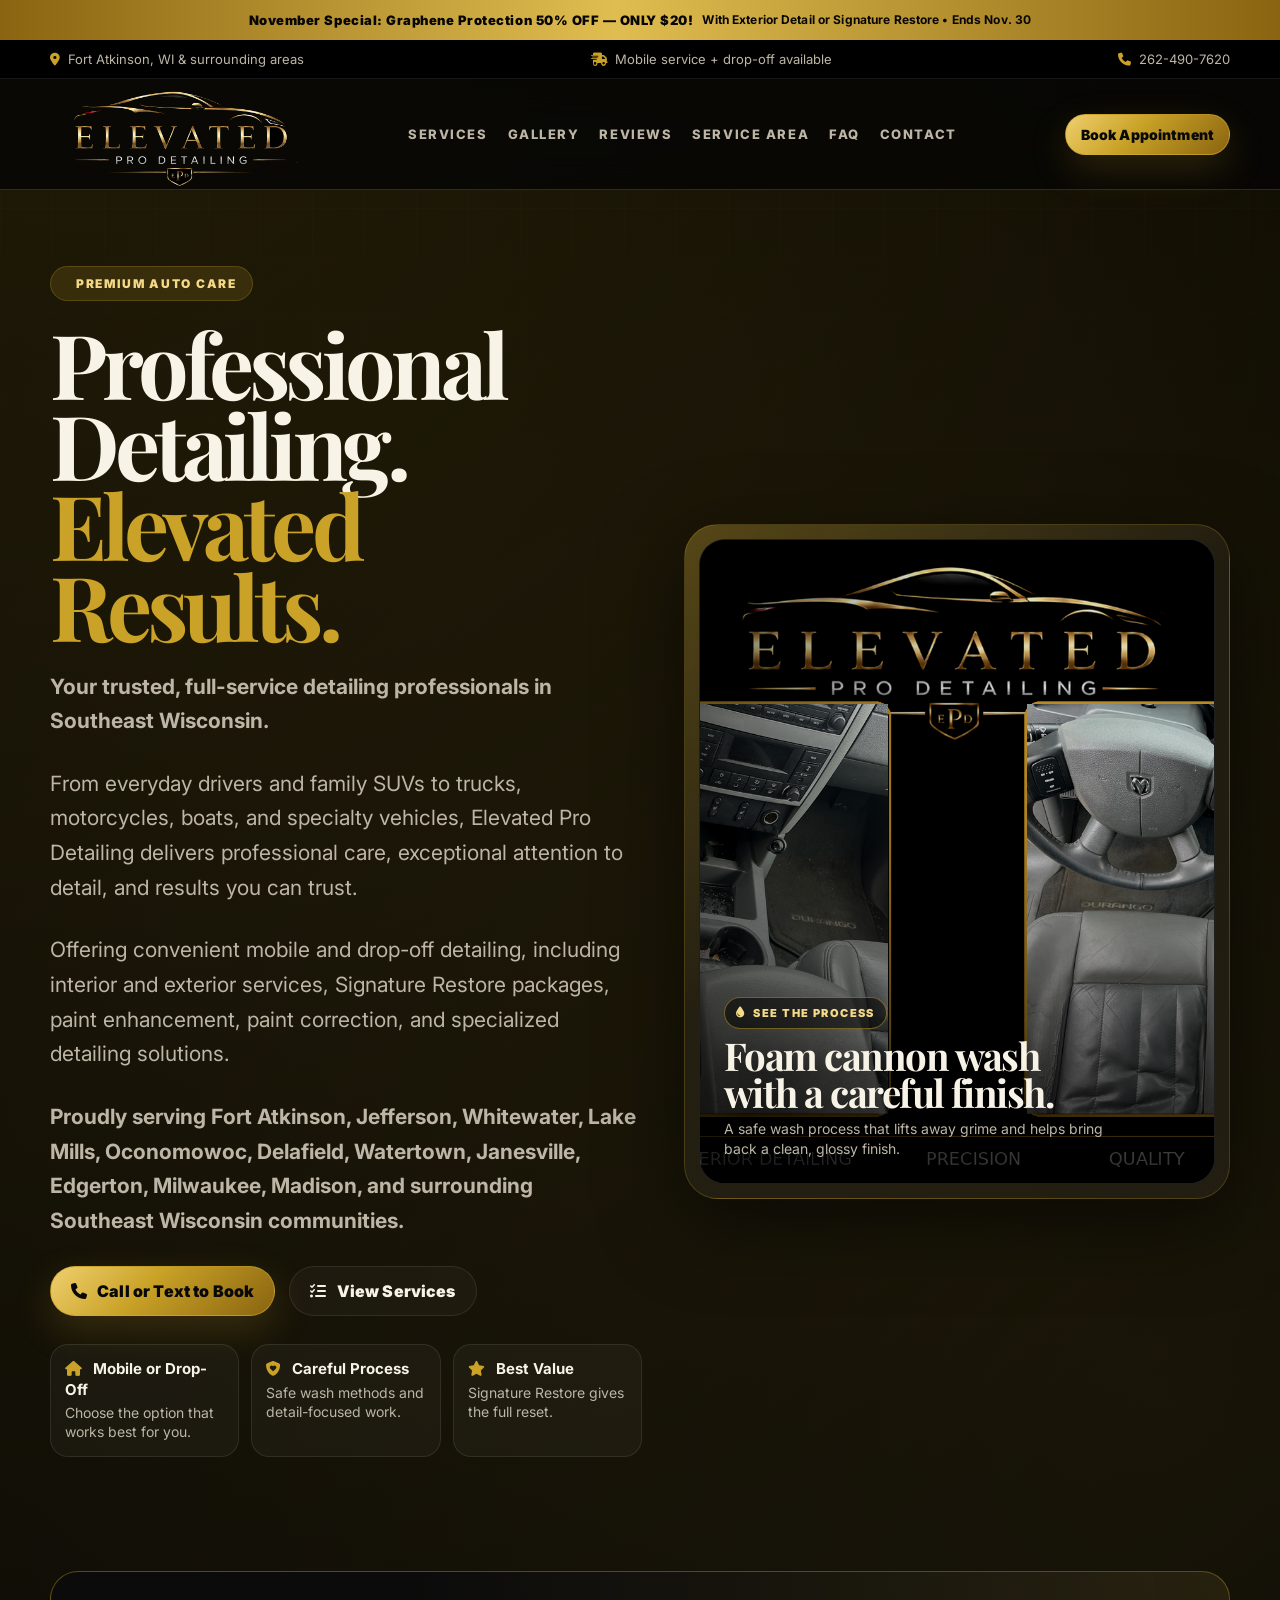
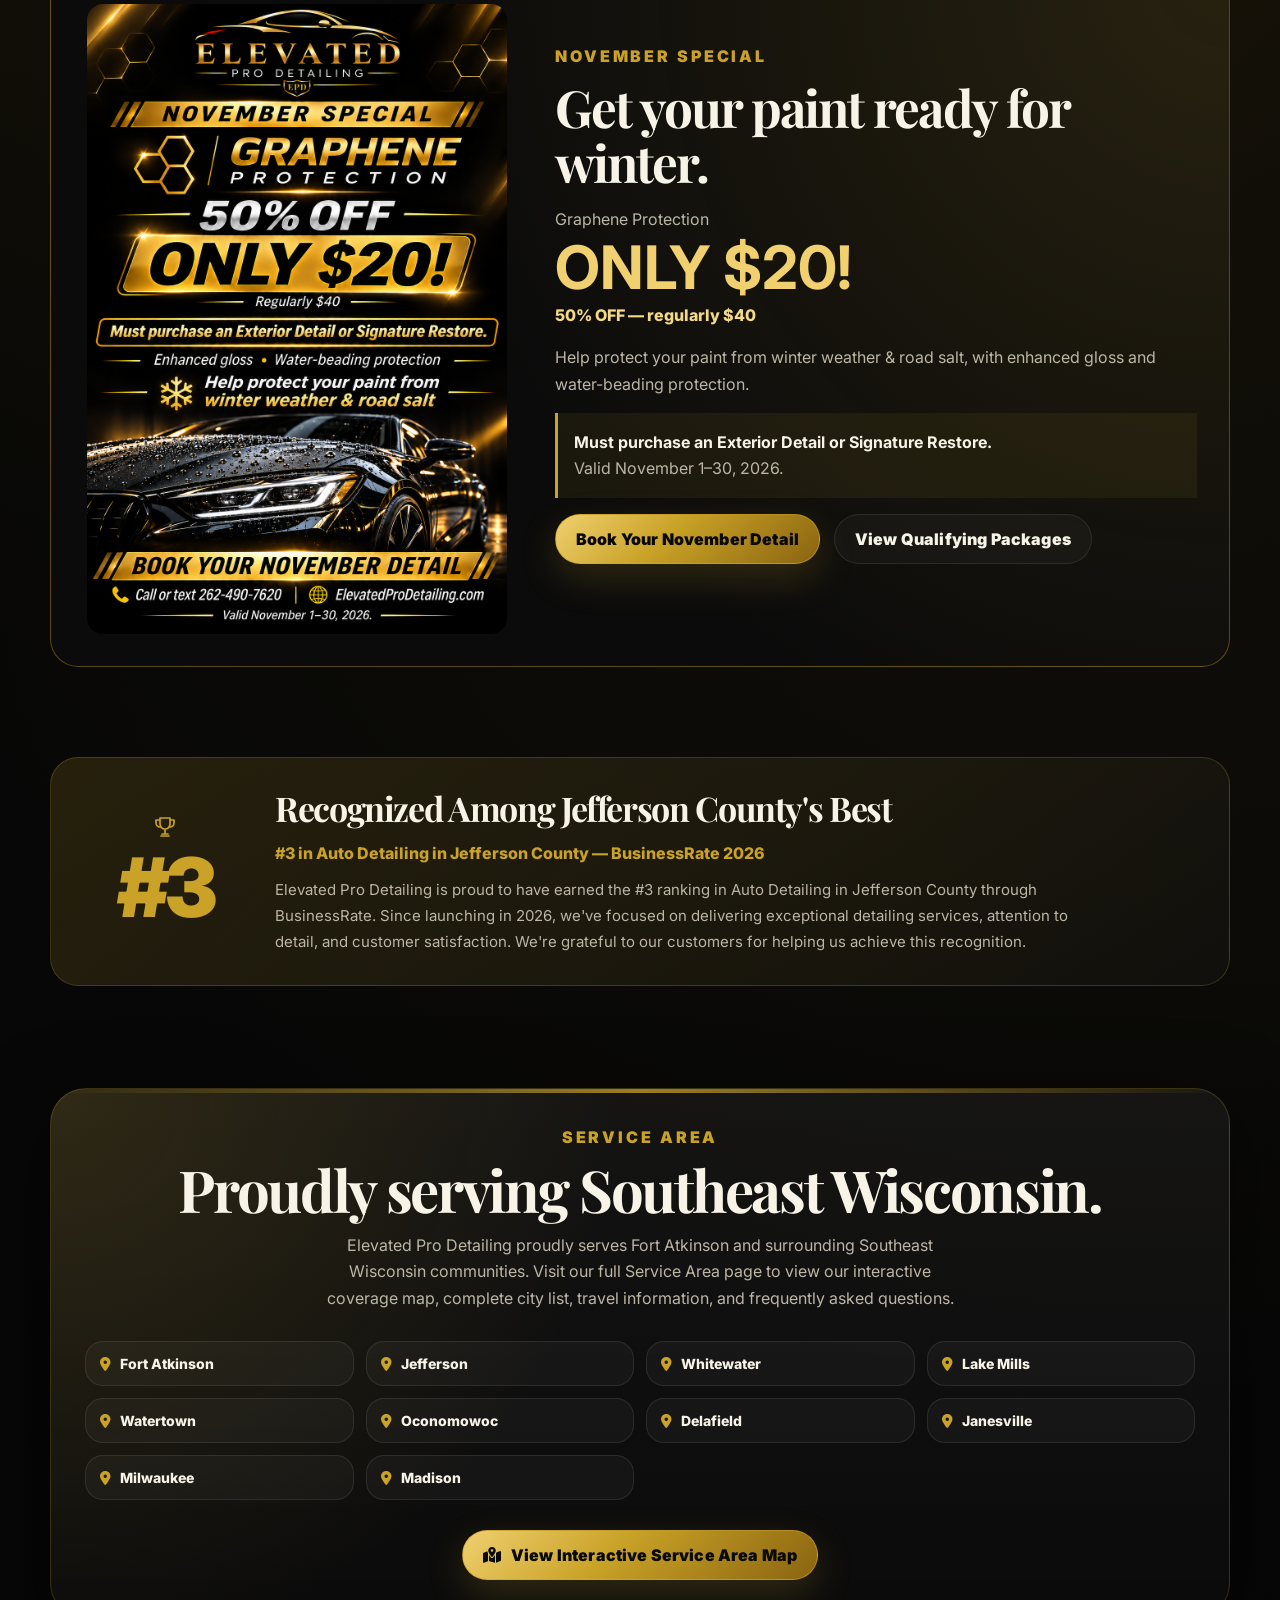
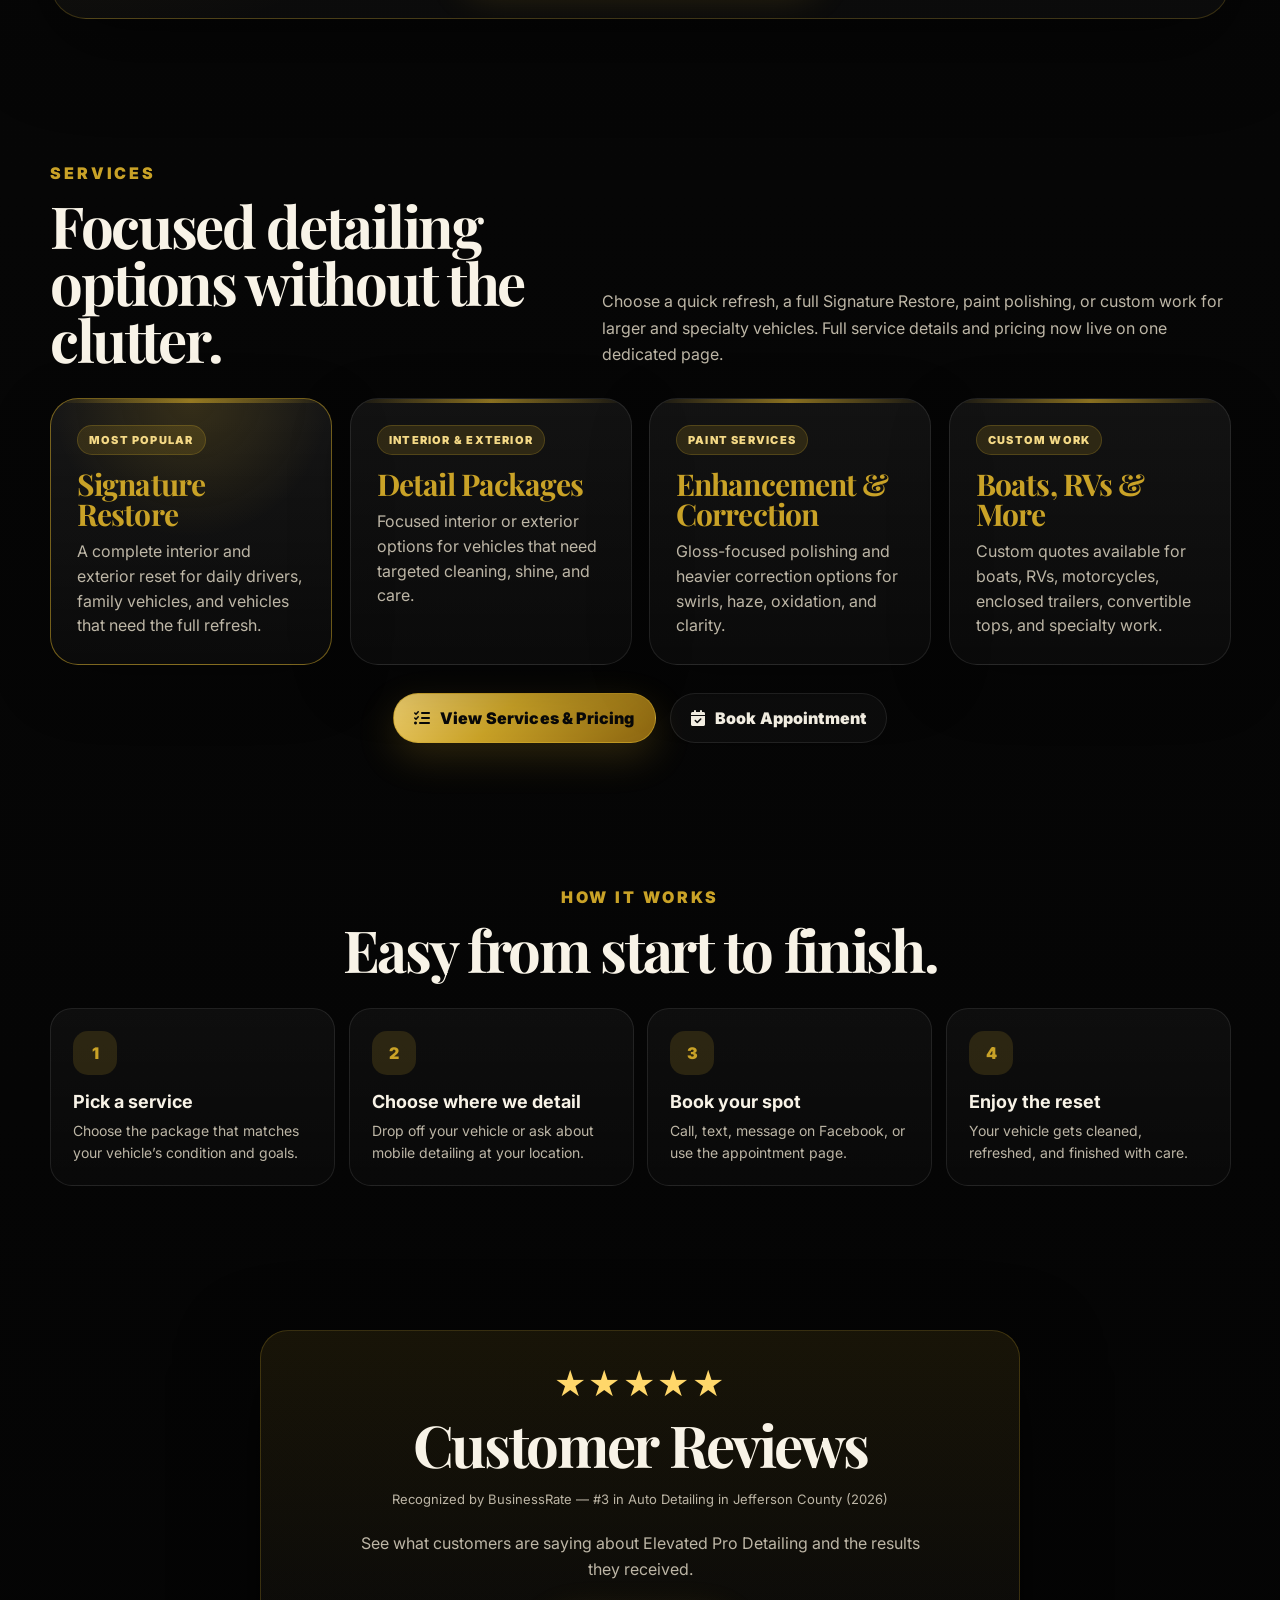
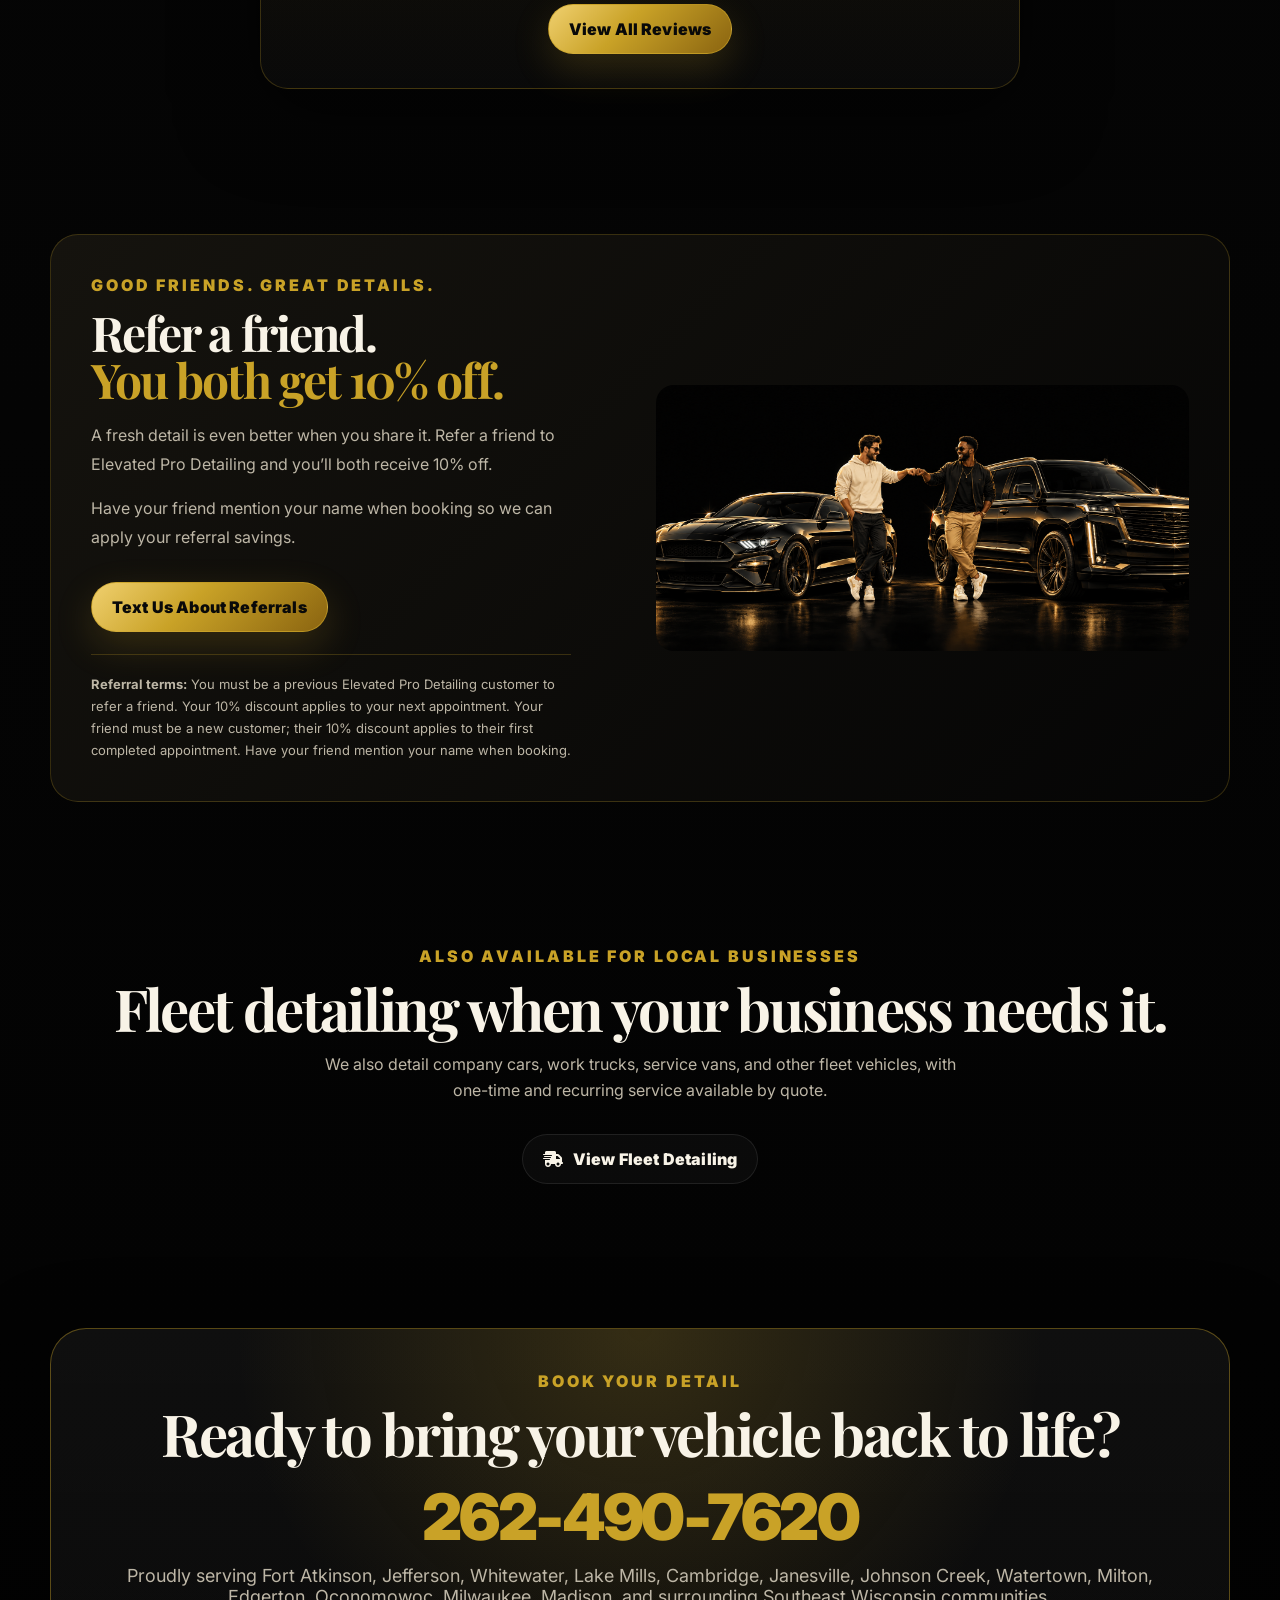
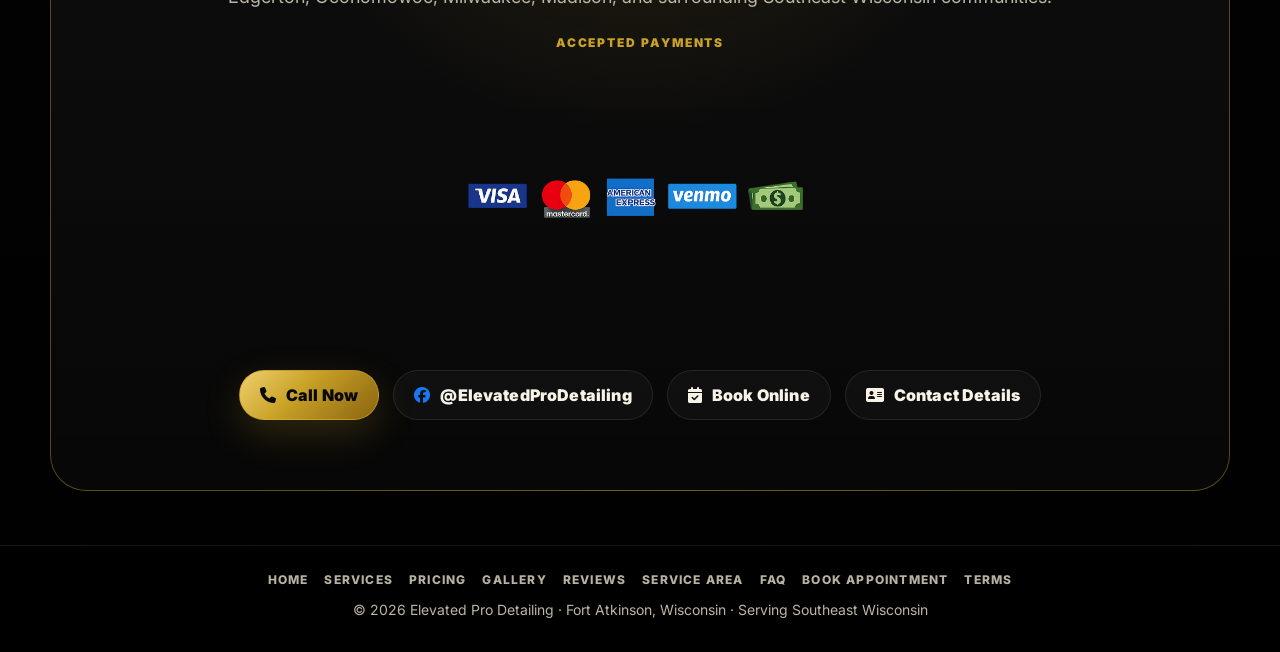
==== commit 496a4714: "Promote November graphene special across website" ====
--- a/index.html
+++ b/index.html
@@ -22,6 +22,7 @@
   <link rel="preconnect" href="https://fonts.gstatic.com" crossorigin>
   <link href="https://fonts.googleapis.com/css2?family=Inter:wght@400;500;600;700;800;900&family=Playfair+Display:wght@700;800&display=swap" rel="stylesheet">
   <link rel="stylesheet" href="https://cdnjs.cloudflare.com/ajax/libs/font-awesome/6.5.2/css/all.min.css">
+  <link rel="stylesheet" href="special-banner.css?v=20261102-1">
 
   <style>
     :root{
@@ -971,6 +972,7 @@
 </head>
 
 <body>
+<div class="special-bar" aria-label="November special"><a href="index.html#november-special"><span>November Special: Graphene Protection 50% OFF — ONLY $20!</span><small>With Exterior Detail or Signature Restore • Ends Nov. 30</small></a></div>
 
 
   <div class="topbar">
@@ -1001,7 +1003,7 @@
         <a href="service-area.html">Service Area</a>
         <a href="faq.html">FAQ</a>
         <a href="contact.html">Contact</a>
-
+        <a class="mobile-nav-book" href="Appointment.html"><i class="fa-solid fa-calendar-check" aria-hidden="true"></i> Book Appointment</a>
       </nav>
 
       <a class="btn small desktop-book" href="Appointment.html">Book Appointment</a>
@@ -1047,6 +1049,19 @@
       </div>
     </section>
 
+    <section id="november-special" aria-labelledby="november-special-title">
+      <div class="wrap november-offer">
+        <a class="november-flyer" href="assets/images/promotions/november-2026-graphene-winter.png" aria-label="View the November Graphene Protection flyer full size"><img src="assets/images/promotions/november-2026-graphene-winter.png" alt="November special: Graphene Protection 50% off, only $20, regularly $40. Must purchase an Exterior Detail or Signature Restore. Help protect your paint from winter weather and road salt. Valid November 1–30, 2026." width="1024" height="1536" loading="lazy" decoding="async"></a>
+        <div class="november-copy">
+          <div class="kicker">November Special</div>
+          <h2 id="november-special-title">Get your paint ready for winter.</h2>
+          <p class="november-price">Graphene Protection <strong>ONLY $20!</strong><span>50% OFF — regularly $40</span></p>
+          <p>Help protect your paint from winter weather &amp; road salt, with enhanced gloss and water-beading protection.</p>
+          <p class="november-terms"><strong>Must purchase an Exterior Detail or Signature Restore.</strong><br>Valid November 1–30, 2026.</p>
+          <div class="hero-actions"><a class="btn" href="Appointment.html">Book Your November Detail</a><a class="btn ghost" href="services.html#packages">View Qualifying Packages</a></div>
+        </div>
+      </div>
+    </section>
     <section class="recognition-section" aria-labelledby="recognition-title">
       <div class="wrap">
         <div class="recognition-card">
--- a/special-banner.css
+++ b/special-banner.css
@@ -0,0 +1,70 @@
+.special-bar {
+  background: linear-gradient(90deg, #8a6410 0%, #e0bd50 48%, #8a6410 100%);
+  color: #080705;
+  font-family: Inter, Arial, sans-serif;
+  font-size: 13px;
+  font-weight: 900;
+  letter-spacing: 0.04em;
+  text-align: center;
+}
+
+.special-bar a {
+  min-height: 40px;
+  display: flex;
+  align-items: center;
+  justify-content: center;
+  gap: 9px;
+  padding: 8px 17px;
+  color: inherit;
+  text-decoration: none;
+}
+
+.special-bar a:hover {
+  text-decoration: underline;
+}
+
+.nav-links .mobile-nav-book {
+  display: none;
+}
+
+@media (max-width: 760px) {
+  .special-bar {
+    font-size: 12px;
+  }
+
+  .nav-links a.mobile-nav-book {
+    display: flex;
+    align-items: center;
+    justify-content: center;
+    gap: 8px;
+    margin-top: 10px;
+    padding: 14px 12px;
+    border: 1px solid rgba(240, 208, 111, 0.72) !important;
+    border-radius: 13px;
+    color: #090909 !important;
+    background: linear-gradient(135deg, #f0d06f 0%, #c9a227 45%, #8f6d12 100%) !important;
+    box-shadow: 0 8px 24px rgba(201, 162, 39, 0.2);
+  }
+
+  .nav-links a.mobile-nav-book:hover,
+  .nav-links a.mobile-nav-book:focus-visible {
+    color: #090909 !important;
+    background: linear-gradient(135deg, #f6da82 0%, #d5b33a 45%, #9d7817 100%) !important;
+  }
+}
+
+/* November campaign */
+.special-bar a{flex-wrap:wrap;column-gap:12px;row-gap:3px;line-height:1.45}
+.special-bar small{font-size:12px;font-weight:700;letter-spacing:.01em}
+.special-bar a:focus-visible{outline:3px solid #fff;outline-offset:-4px}
+#november-special{scroll-margin-top:110px}
+.november-offer{display:grid;grid-template-columns:minmax(0,.8fr) minmax(0,1.2fr);align-items:center;gap:44px;padding:32px;border:1px solid rgba(201,162,39,.4);border-radius:28px;background:radial-gradient(circle at top right,rgba(201,162,39,.15),transparent 60%),#0b0b0b}
+.november-flyer{display:block;max-width:420px;margin:auto}
+.november-flyer img{display:block;width:100%;height:auto;border-radius:16px}
+.november-copy h2{font-size:clamp(34px,4vw,54px);line-height:1.08}
+.november-copy p{color:var(--muted,#bdb6a6);line-height:1.65}
+.november-price strong{display:block;color:#f0d06f;font-size:clamp(36px,5vw,60px);line-height:1.15}
+.november-price span{display:block;color:#f4d986;font-weight:800}
+.november-terms{padding:16px;border-left:3px solid #c9a227;background:rgba(201,162,39,.08)}
+.november-terms strong{color:#f8f3e7}
+@media(max-width:760px){.special-bar a{flex-direction:column;padding:8px 14px}.special-bar small{font-size:11px}.november-offer{grid-template-columns:1fr;padding:20px;gap:24px}.november-copy .hero-actions{display:flex;flex-wrap:wrap;gap:12px}}
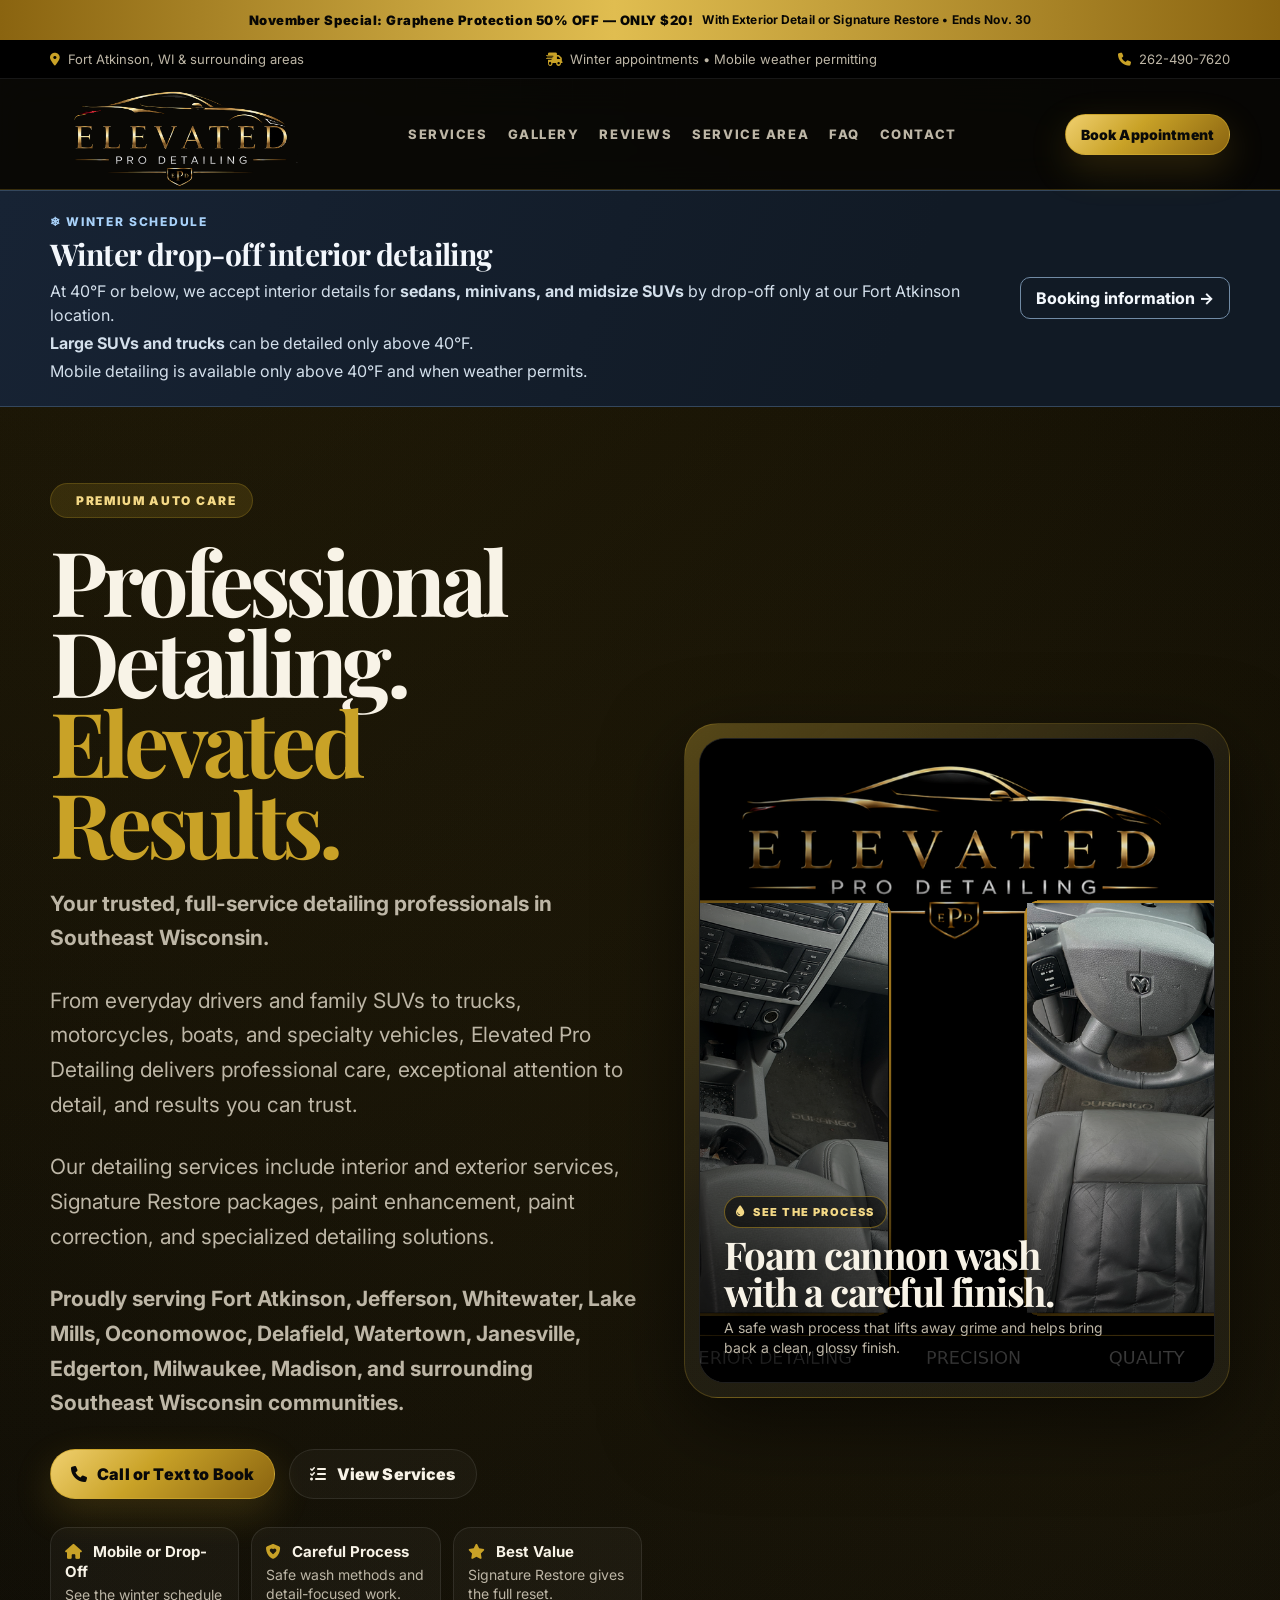
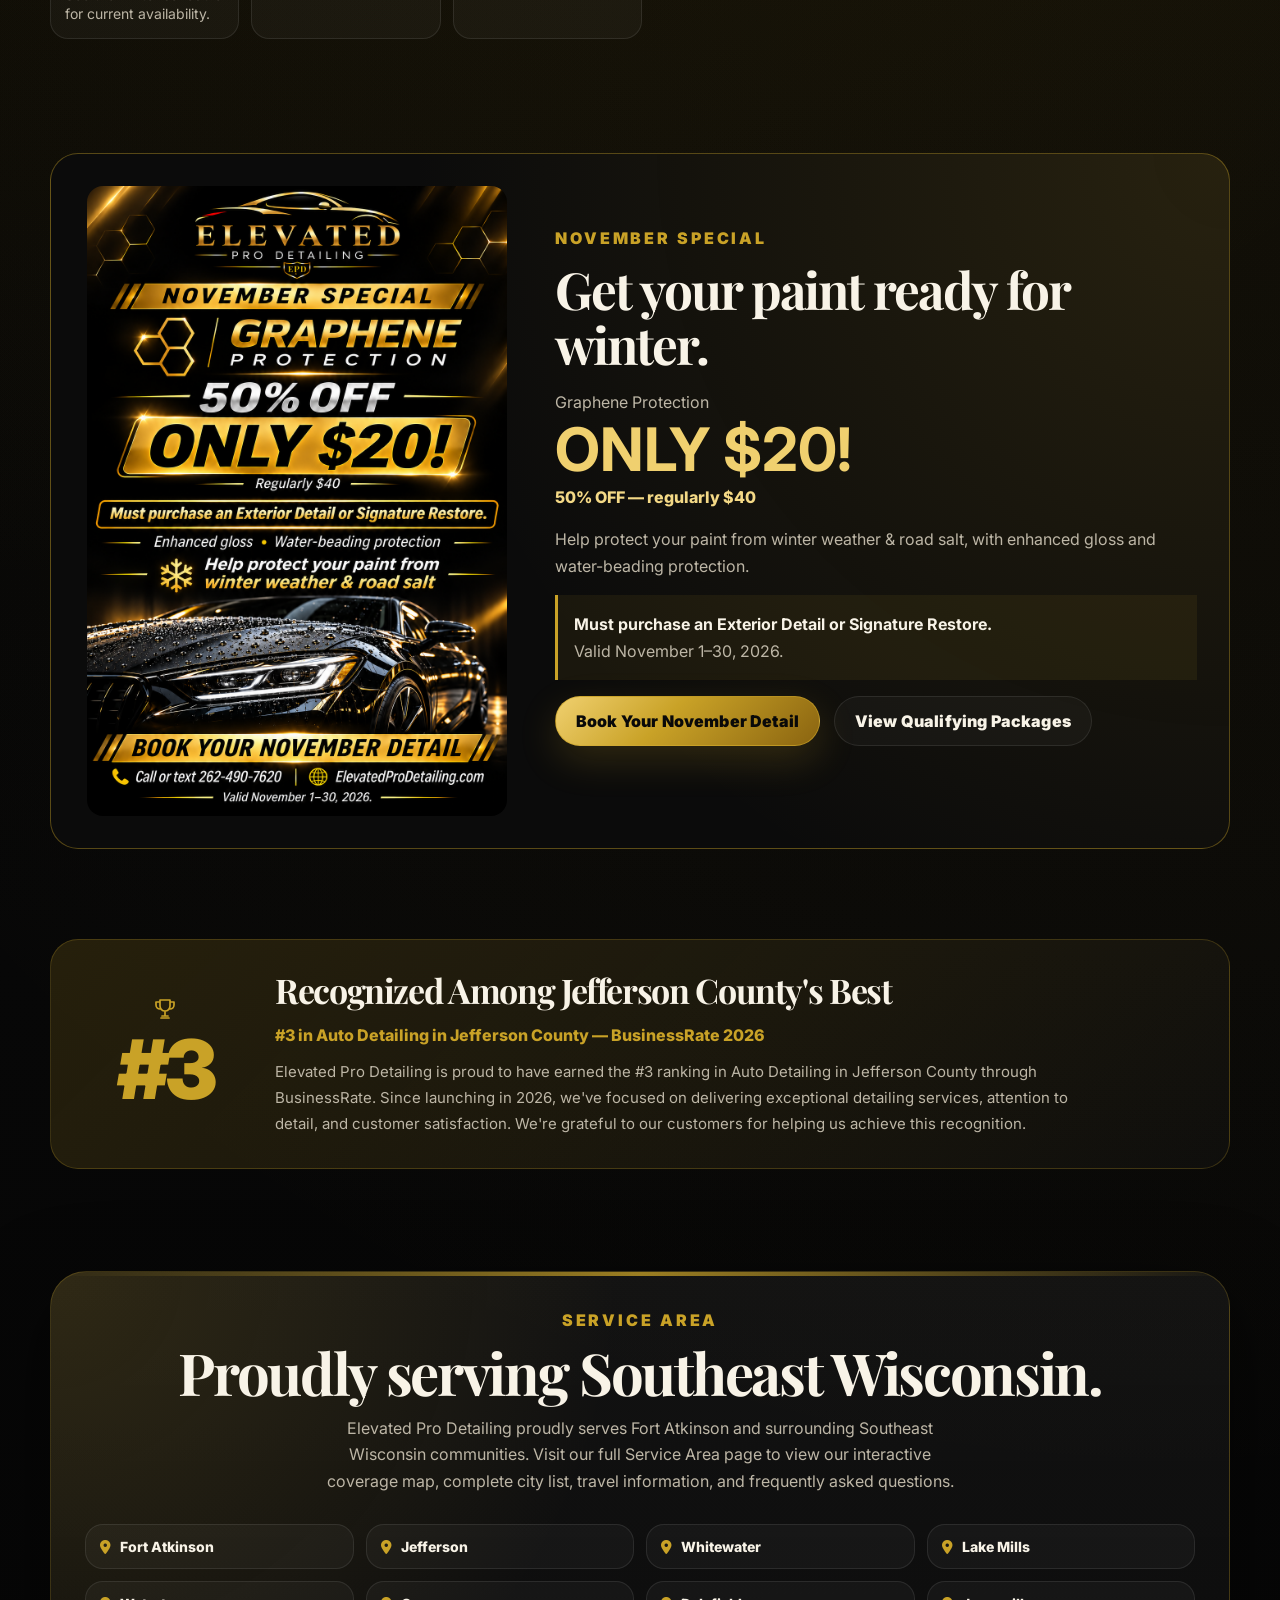
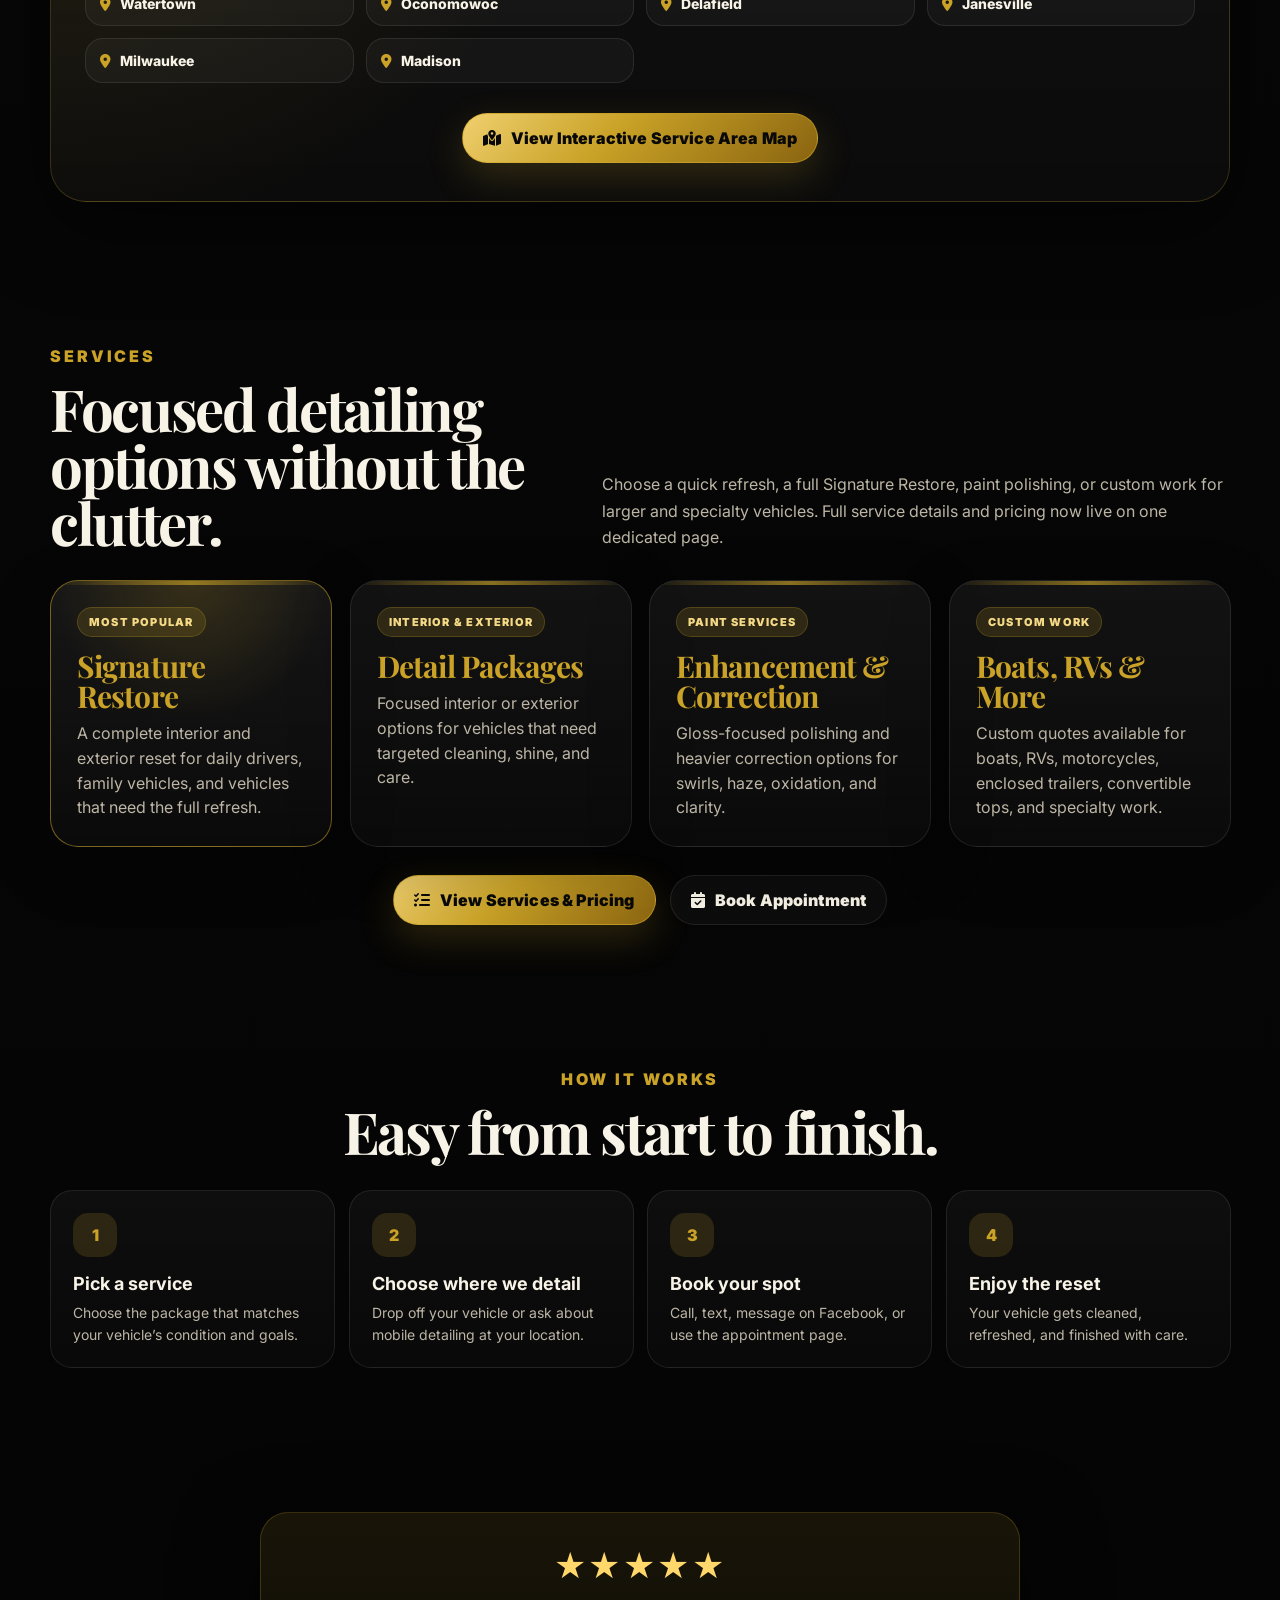
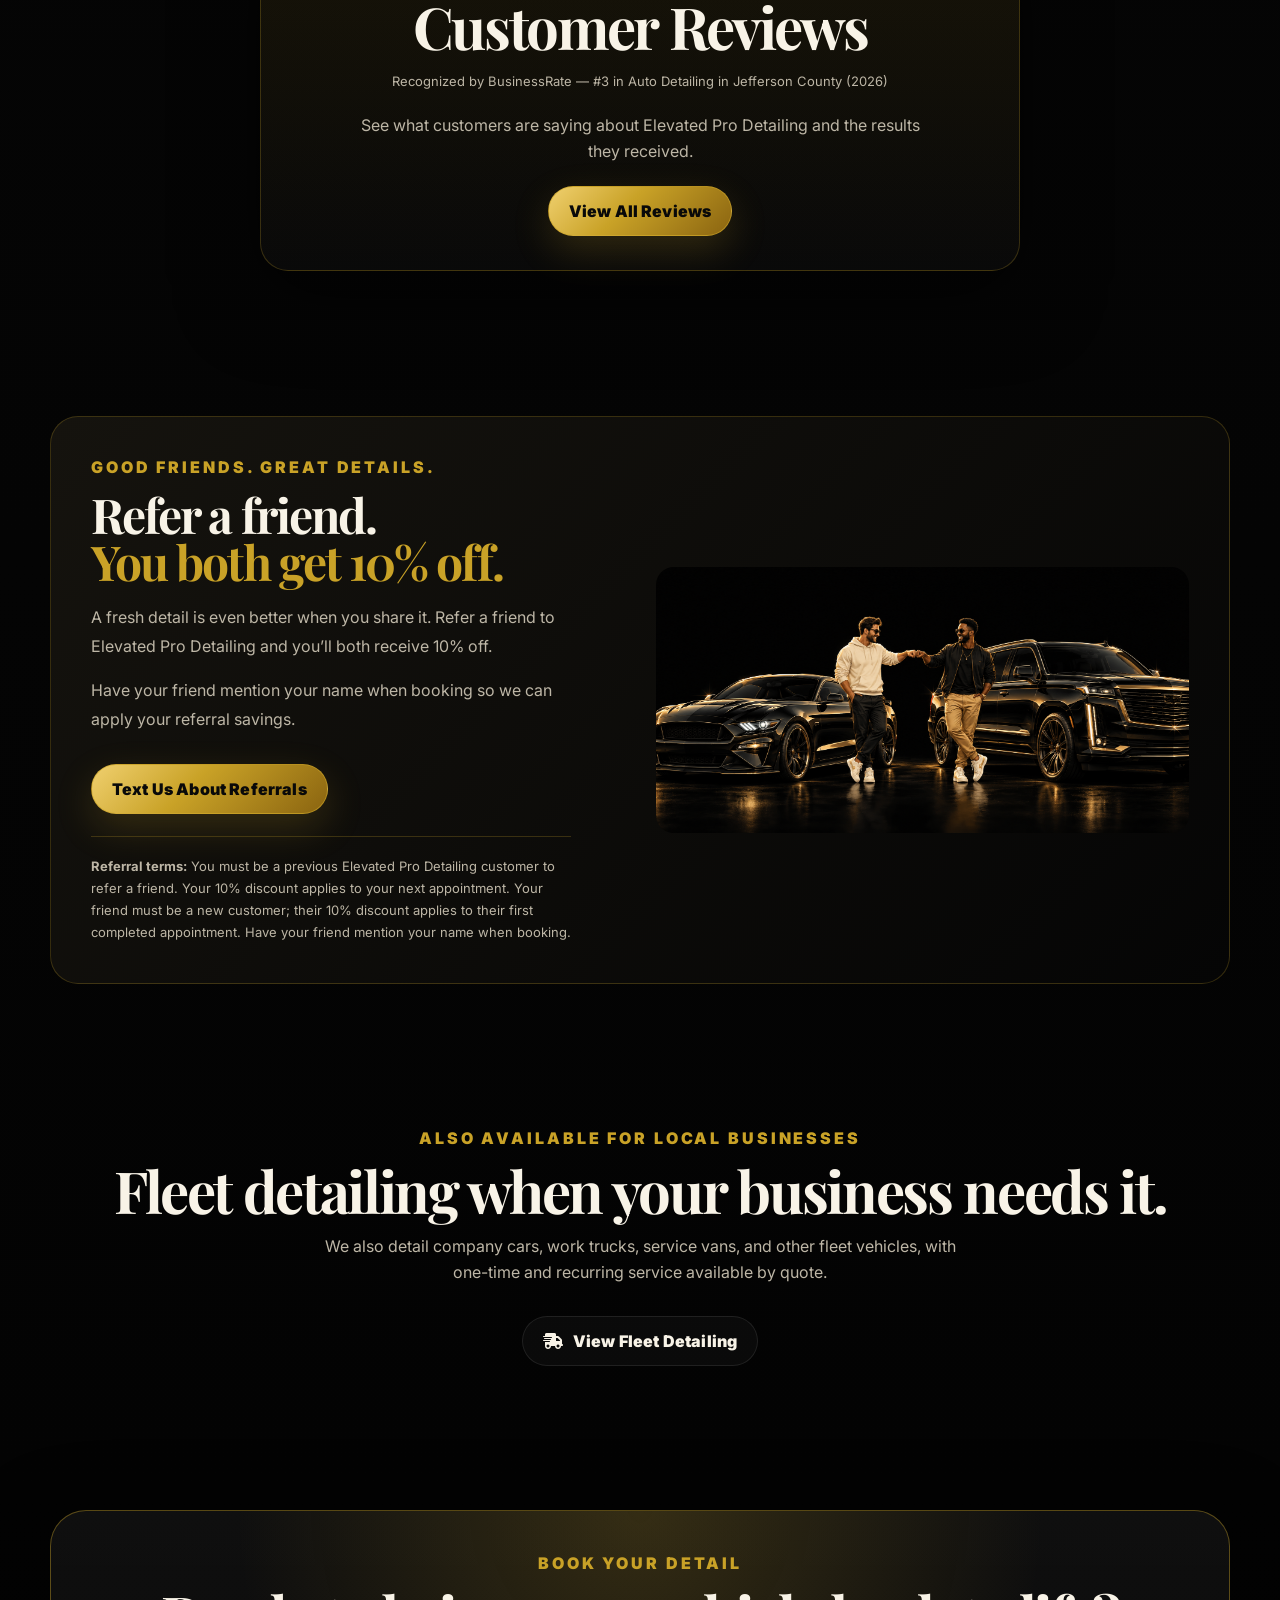
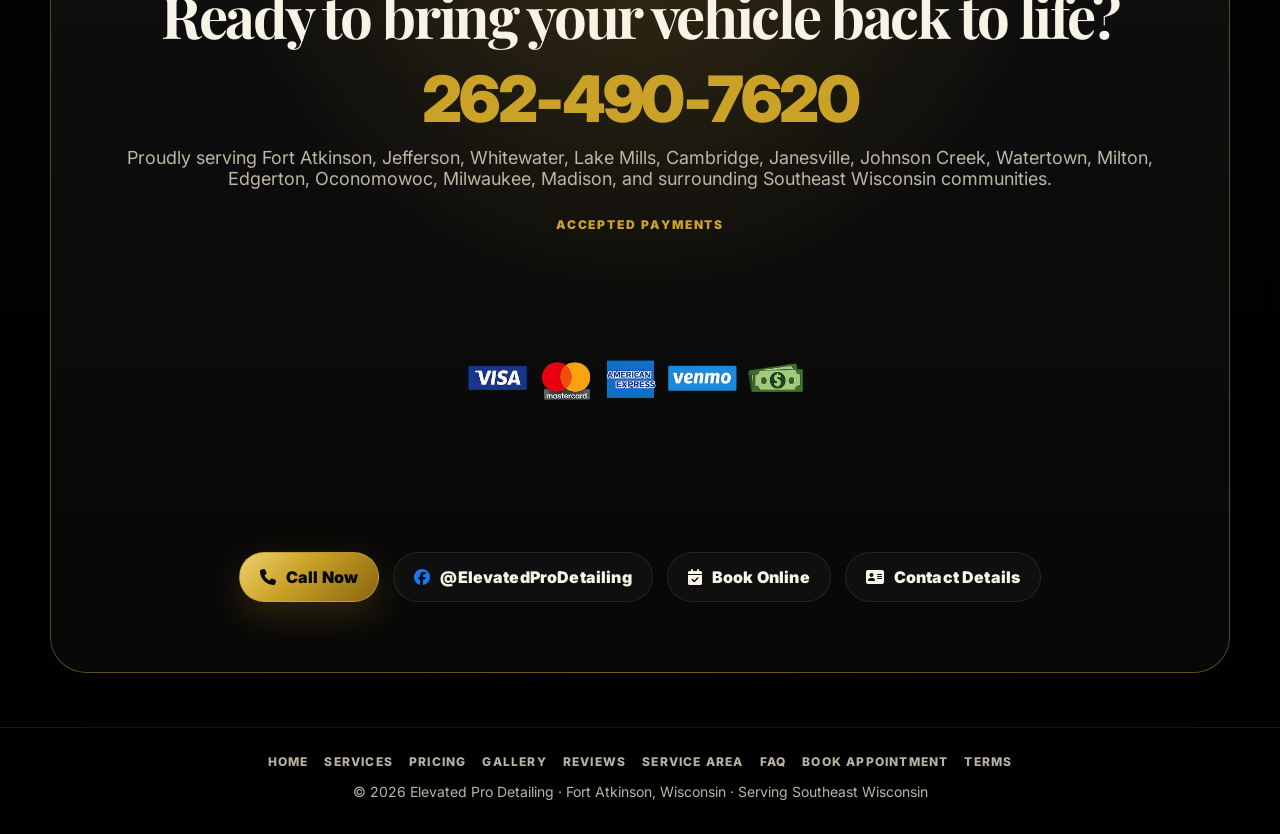
==== commit 3ca84e9f: "Add winter detailing availability notice" ====
--- a/index.html
+++ b/index.html
@@ -969,6 +969,7 @@
     ]
   }
   </script>
+  <link rel="stylesheet" href="winter-notice.css">
 </head>
 
 <body>
@@ -978,7 +979,7 @@
   <div class="topbar">
     <div class="wrap">
       <span><i class="fa-solid fa-location-dot"></i> Fort Atkinson, WI & surrounding areas</span>
-      <span><i class="fa-solid fa-truck-fast"></i> Mobile service + drop-off available</span>
+      <span><i class="fa-solid fa-truck-fast"></i> Winter appointments &bull; Mobile weather permitting</span>
       <span><i class="fa-solid fa-phone"></i> 262-490-7620</span>
     </div>
   </div>
@@ -1011,6 +1012,18 @@
   </header>
 
   <main id="top">
+    <aside class="winter-notice" aria-labelledby="winter-heading">
+      <div class="wrap winter-layout">
+        <div>
+          <p class="winter-label"><span aria-hidden="true">&#10052;</span> Winter schedule</p>
+          <h2 id="winter-heading">Winter drop-off interior detailing</h2>
+          <p>At 40&deg;F or below, we accept interior details for <strong>sedans, minivans, and midsize SUVs</strong> by drop-off only at our Fort Atkinson location.</p>
+          <p><strong>Large SUVs and trucks</strong> can be detailed only above 40&deg;F.</p>
+          <p>Mobile detailing is available only above 40&deg;F and when weather permits.</p>
+        </div>
+        <a class="winter-link" href="Appointment.html">Booking information <span aria-hidden="true">&rarr;</span></a>
+      </div>
+    </aside>
     <section class="hero">
       <div class="wrap hero-grid">
         <div class="hero-copy">
@@ -1018,7 +1031,7 @@
           <h1>Professional Detailing. <span class="gold">Elevated Results.</span></h1>
           <p><strong>Your trusted, full-service detailing professionals in Southeast Wisconsin.</strong></p>
           <p>From everyday drivers and family SUVs to trucks, motorcycles, boats, and specialty vehicles, Elevated Pro Detailing delivers professional care, exceptional attention to detail, and results you can trust.</p>
-          <p>Offering convenient mobile and drop-off detailing, including interior and exterior services, Signature Restore packages, paint enhancement, paint correction, and specialized detailing solutions.</p>
+          <p>Our detailing services include interior and exterior services, Signature Restore packages, paint enhancement, paint correction, and specialized detailing solutions.</p>
           <p><strong>Proudly serving Fort Atkinson, Jefferson, Whitewater, Lake Mills, Oconomowoc, Delafield, Watertown, Janesville, Edgerton, Milwaukee, Madison, and surrounding Southeast Wisconsin communities.</strong></p>
 
           <div class="hero-actions">
@@ -1027,7 +1040,7 @@
           </div>
 
           <div class="trust-row">
-            <div class="trust-item"><strong><i class="fa-solid fa-house"></i> Mobile or Drop-Off</strong>Choose the option that works best for you.</div>
+            <div class="trust-item"><strong><i class="fa-solid fa-house"></i> Mobile or Drop-Off</strong>See the winter schedule for current availability.</div>
             <div class="trust-item"><strong><i class="fa-solid fa-shield-heart"></i> Careful Process</strong>Safe wash methods and detail-focused work.</div>
             <div class="trust-item"><strong><i class="fa-solid fa-star"></i> Best Value</strong>Signature Restore gives the full reset.</div>
           </div>
--- a/winter-notice.css
+++ b/winter-notice.css
@@ -0,0 +1,61 @@
+.winter-notice {
+  background: linear-gradient(110deg, #172334, #111a25 70%);
+  border-block: 1px solid #34475d;
+  color: #f3f7fc;
+  padding: 22px 0;
+}
+
+.winter-notice .winter-layout {
+  display: grid;
+  grid-template-columns: minmax(0, 1fr) auto;
+  gap: 16px 32px;
+  align-items: center;
+}
+
+.winter-notice .winter-label {
+  color: #a9d2fa;
+  font-size: 12px;
+  font-weight: 800;
+  letter-spacing: .14em;
+  text-transform: uppercase;
+  margin: 0 0 4px;
+}
+
+.winter-notice h2 {
+  margin: 0 0 7px;
+  color: #f3f7fc;
+  font-size: clamp(21px, 3vw, 30px);
+  letter-spacing: -.02em;
+  line-height: 1.2;
+}
+
+.winter-notice p {
+  margin: 0;
+  color: #d3dfeb;
+  line-height: 1.55;
+}
+
+.winter-notice p + p {
+  margin-top: 3px;
+}
+
+.winter-notice .winter-link {
+  justify-self: start;
+  padding: 10px 15px;
+  border: 1px solid #718ba5;
+  border-radius: 10px;
+  color: #f3f7fc;
+  font-weight: 750;
+  text-decoration: none;
+}
+
+.winter-notice .winter-link:hover,
+.winter-notice .winter-link:focus-visible {
+  background: #293d52;
+}
+
+@media (max-width: 700px) {
+  .winter-notice .winter-layout {
+    grid-template-columns: 1fr;
+  }
+}
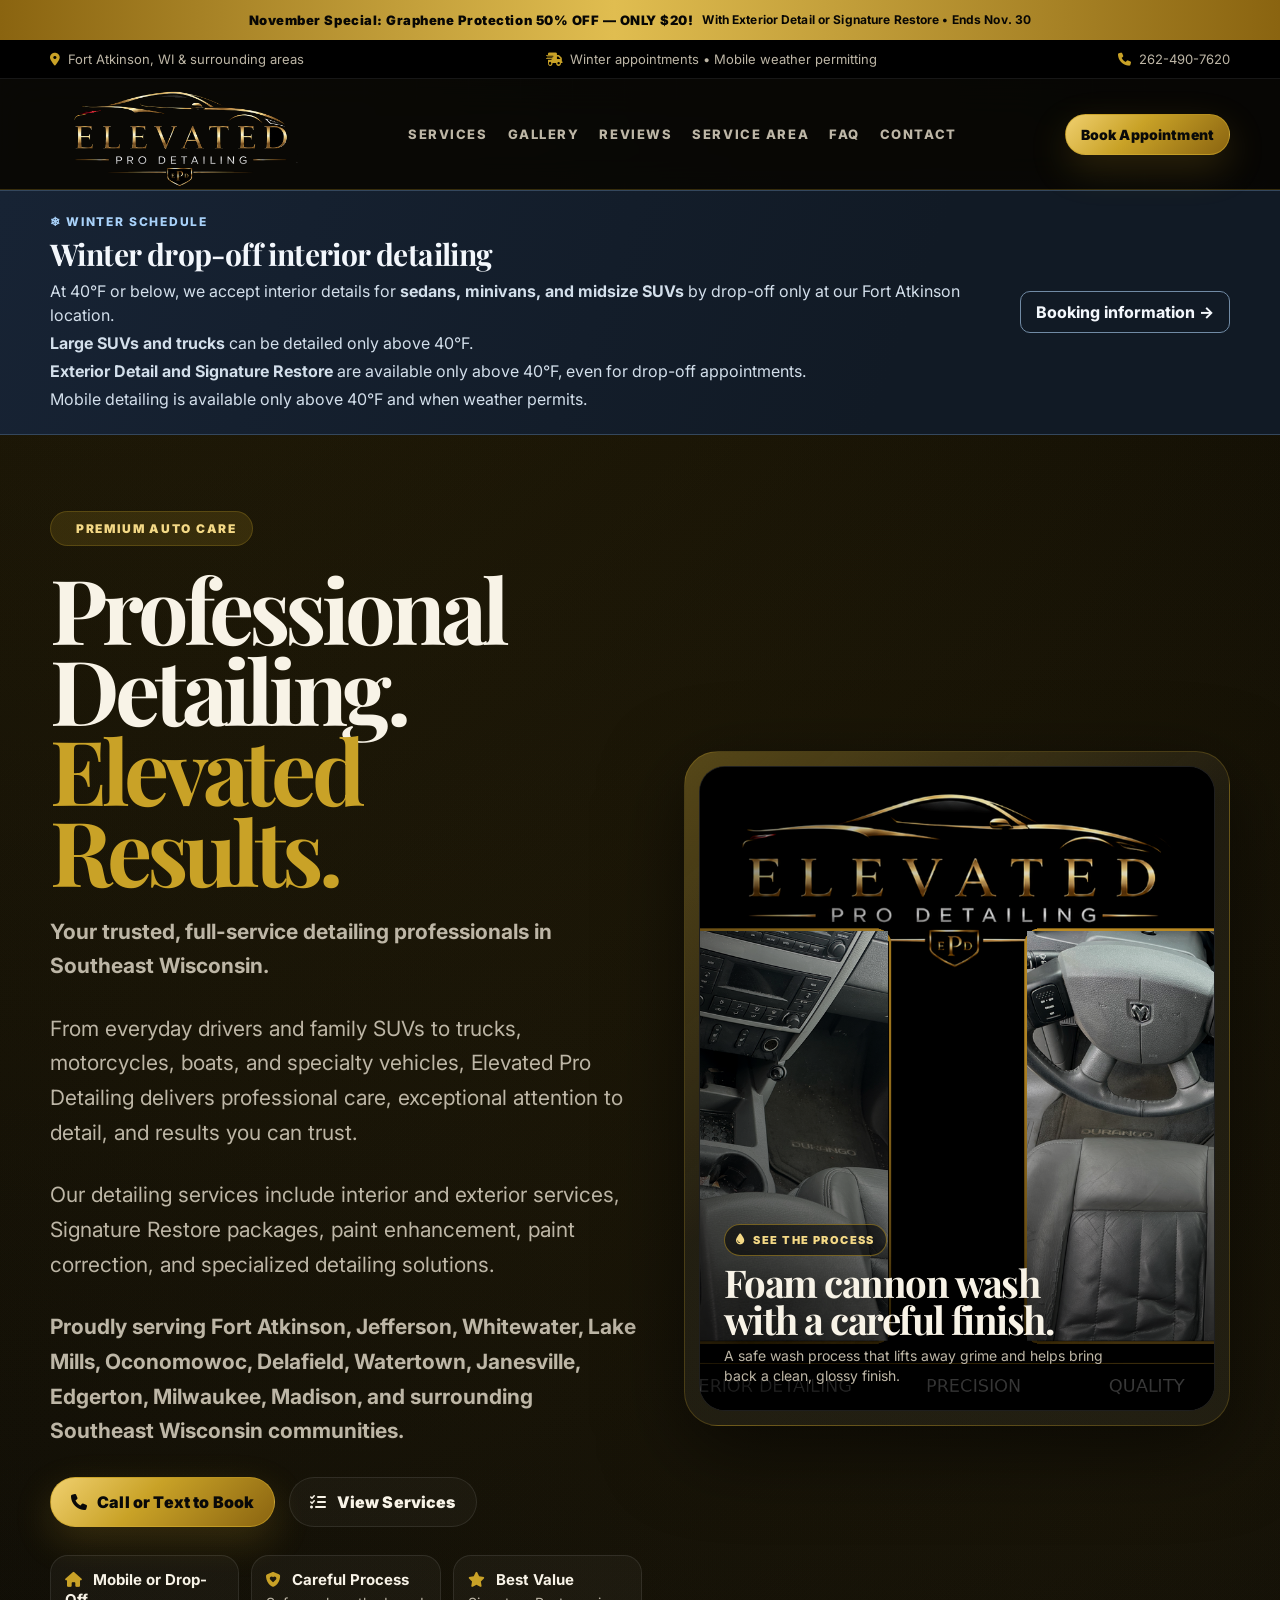
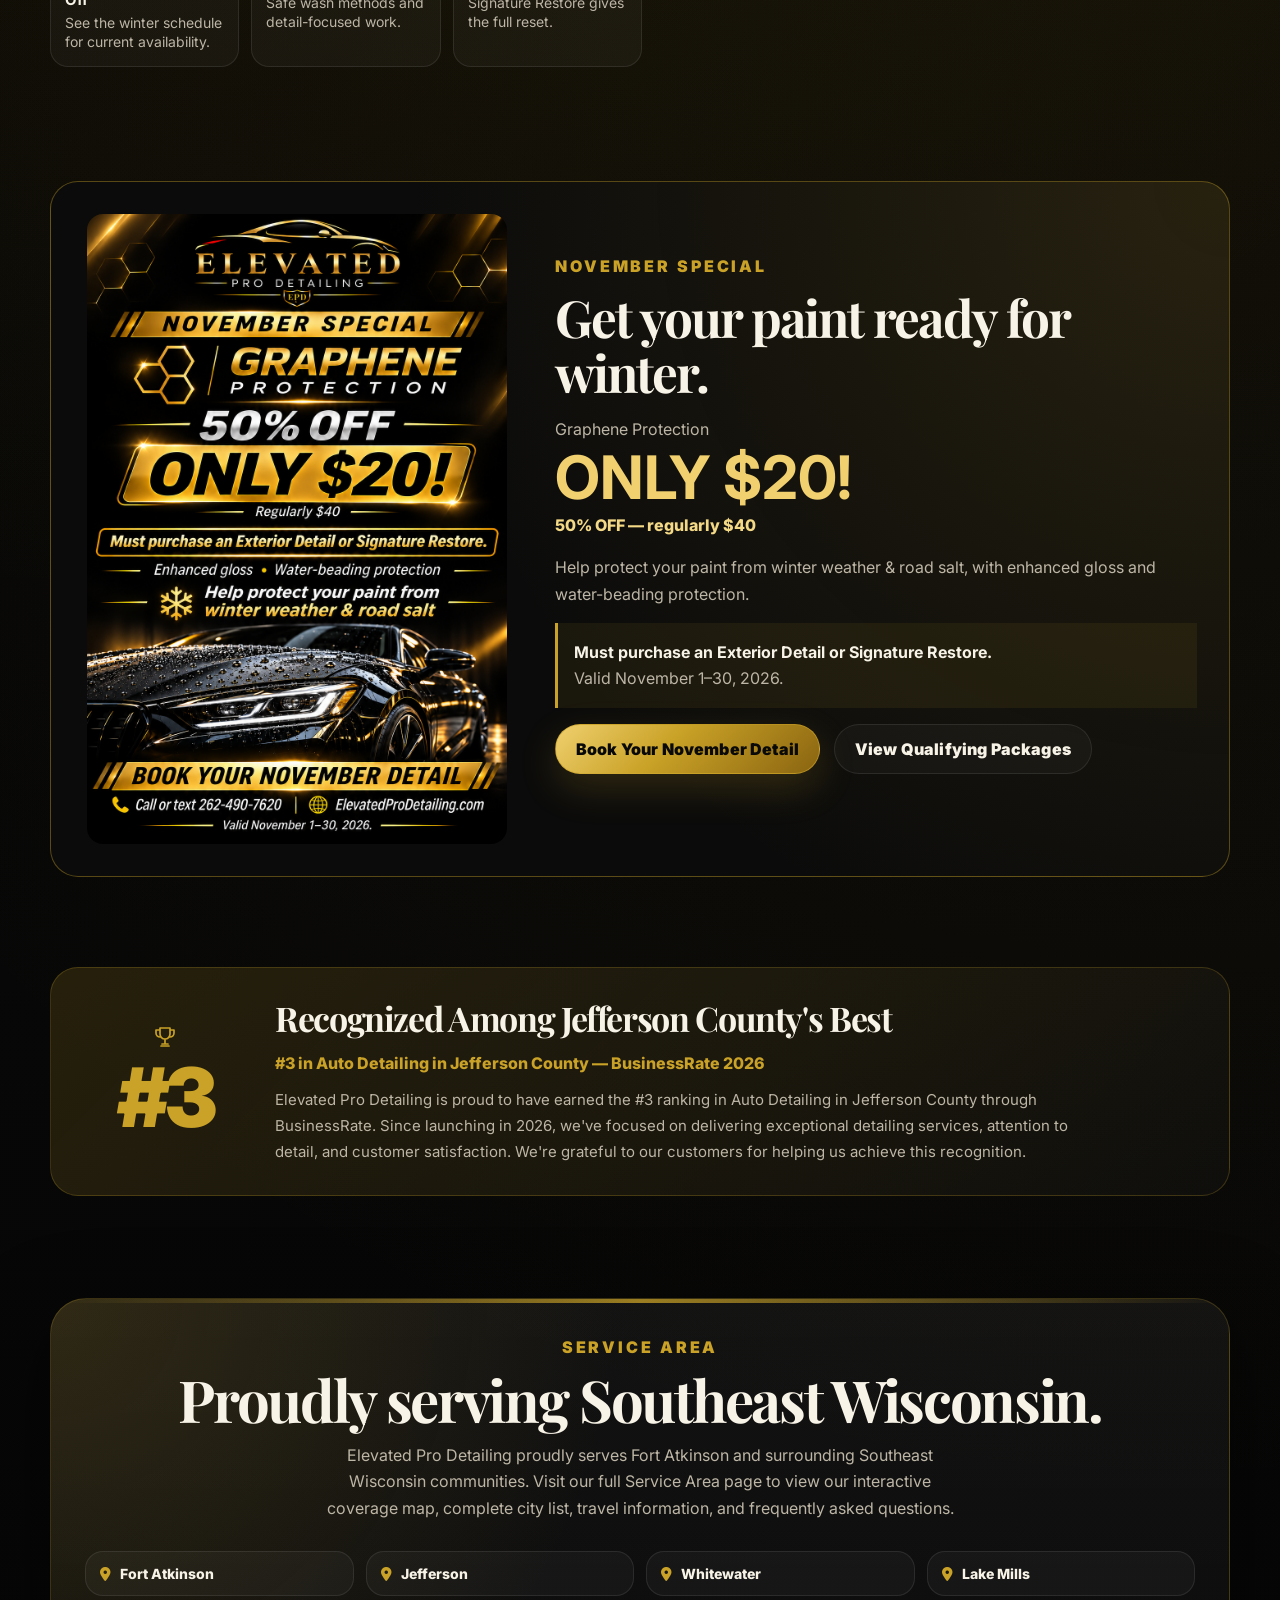
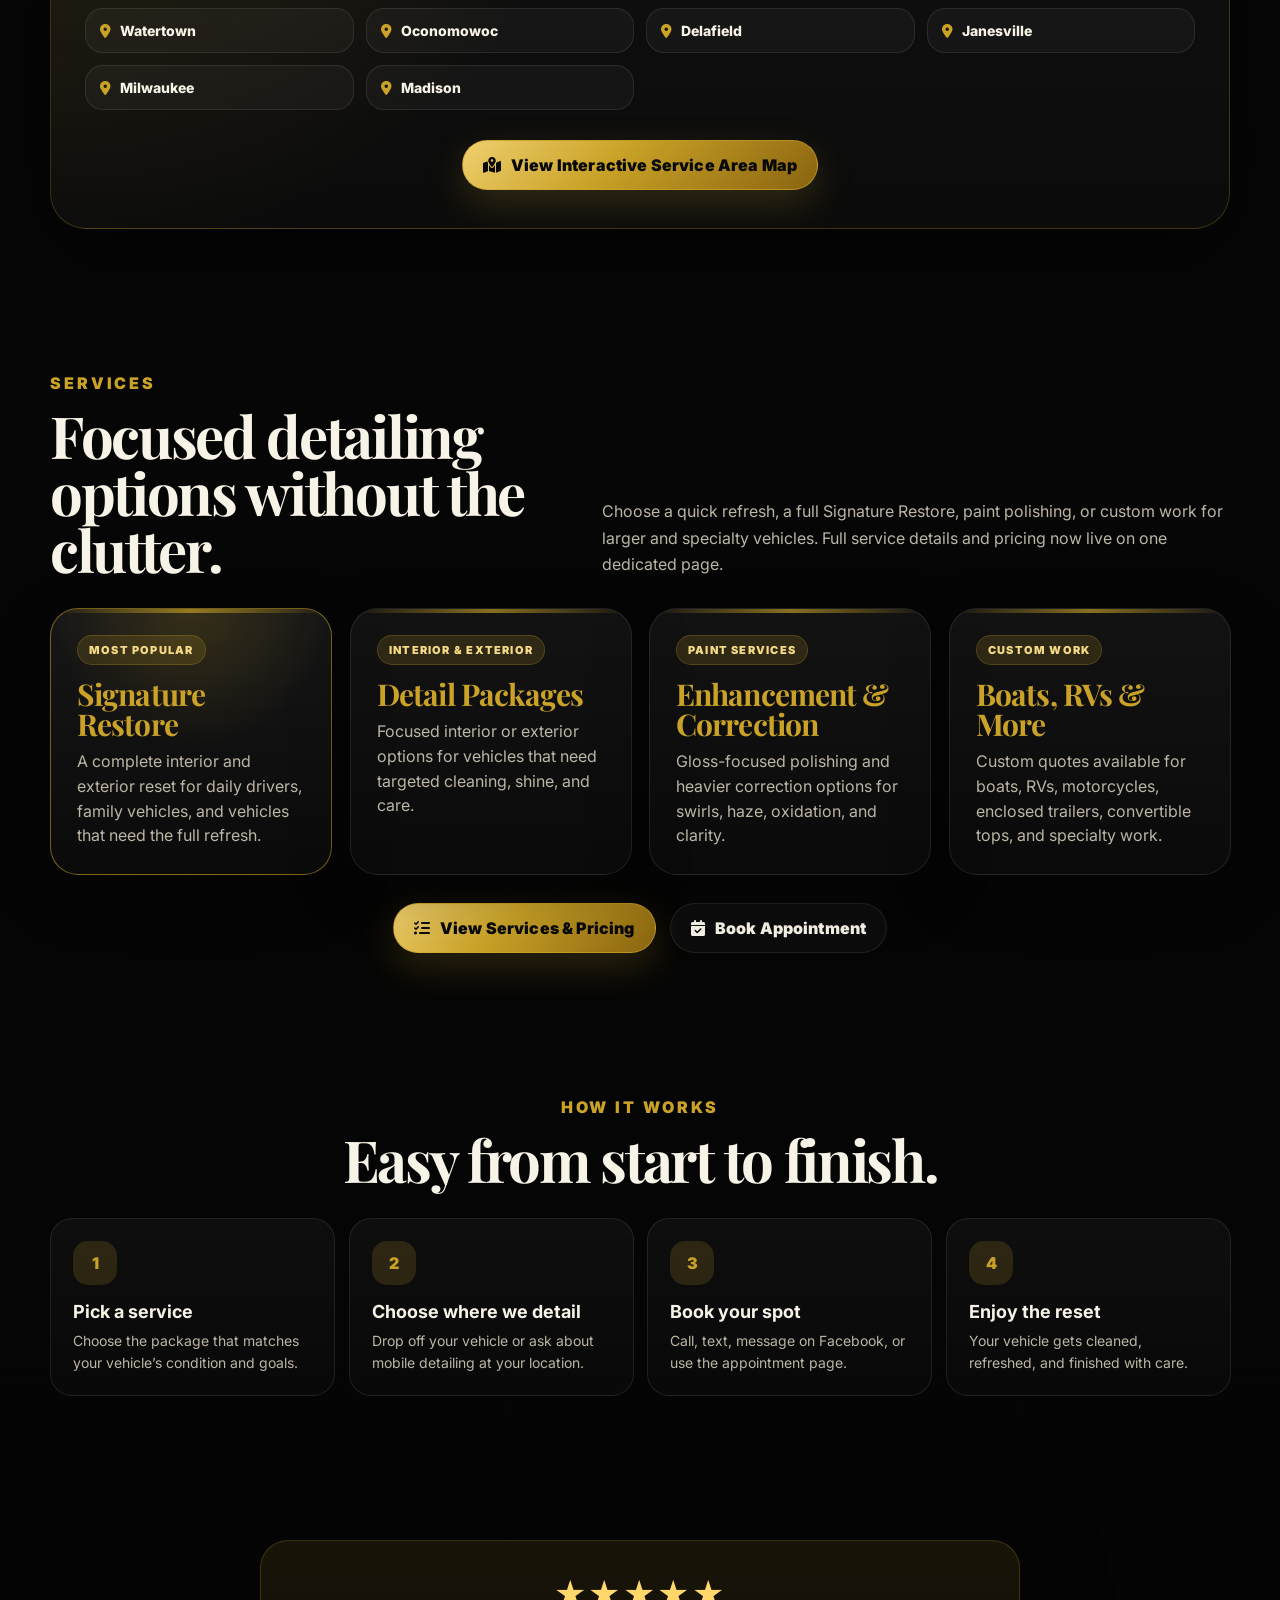
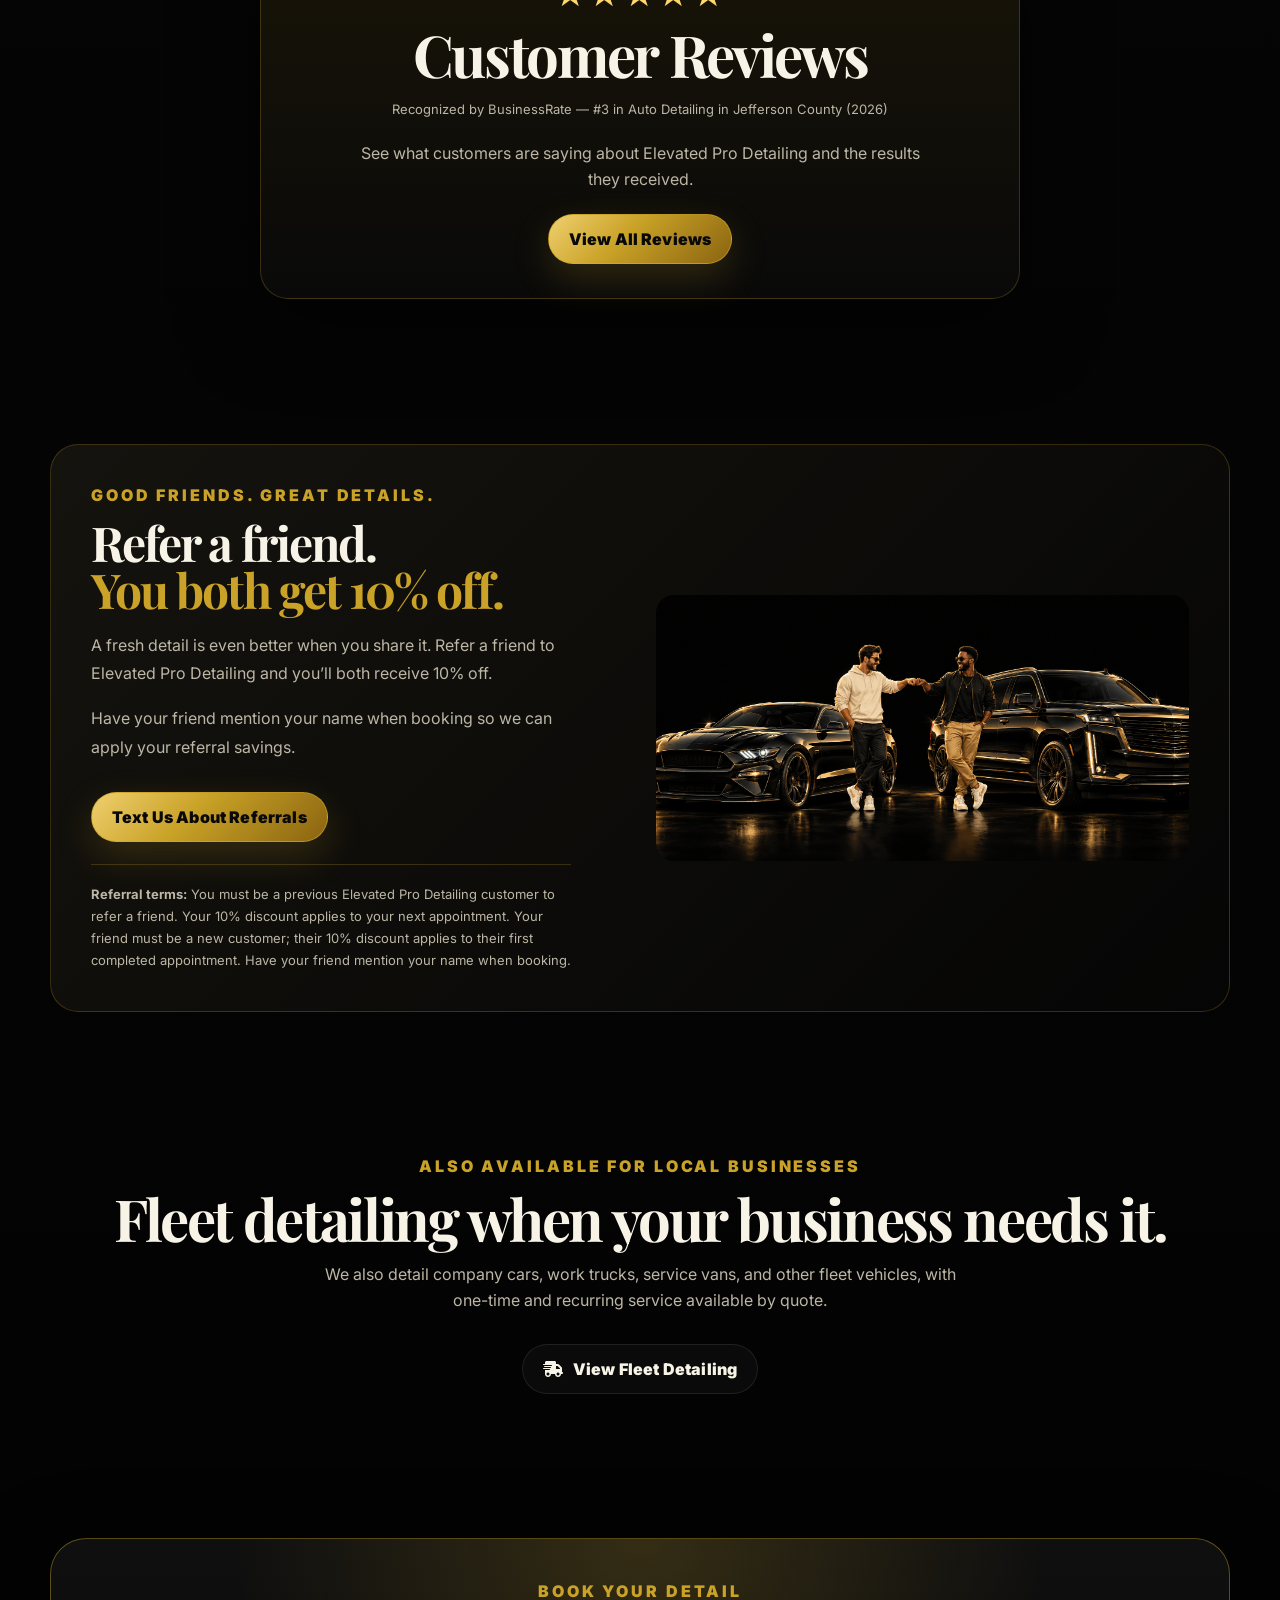
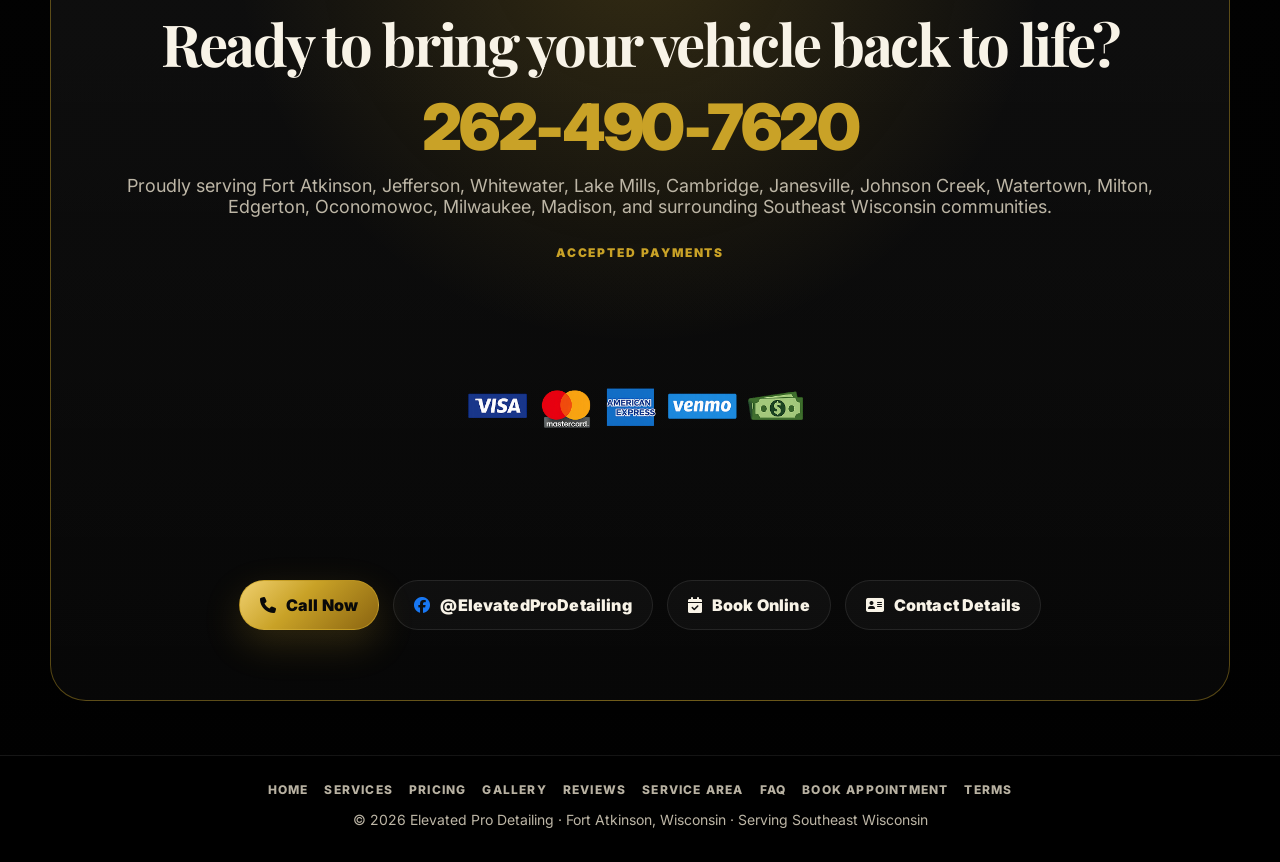
==== commit 5c4b4ed5: "Clarify winter availability for Exterior Detail and Signature Restore" ====
--- a/index.html
+++ b/index.html
@@ -1019,6 +1019,7 @@
           <h2 id="winter-heading">Winter drop-off interior detailing</h2>
           <p>At 40&deg;F or below, we accept interior details for <strong>sedans, minivans, and midsize SUVs</strong> by drop-off only at our Fort Atkinson location.</p>
           <p><strong>Large SUVs and trucks</strong> can be detailed only above 40&deg;F.</p>
+          <p><strong>Exterior Detail and Signature Restore</strong> are available only above 40&deg;F, even for drop-off appointments.</p>
           <p>Mobile detailing is available only above 40&deg;F and when weather permits.</p>
         </div>
         <a class="winter-link" href="Appointment.html">Booking information <span aria-hidden="true">&rarr;</span></a>
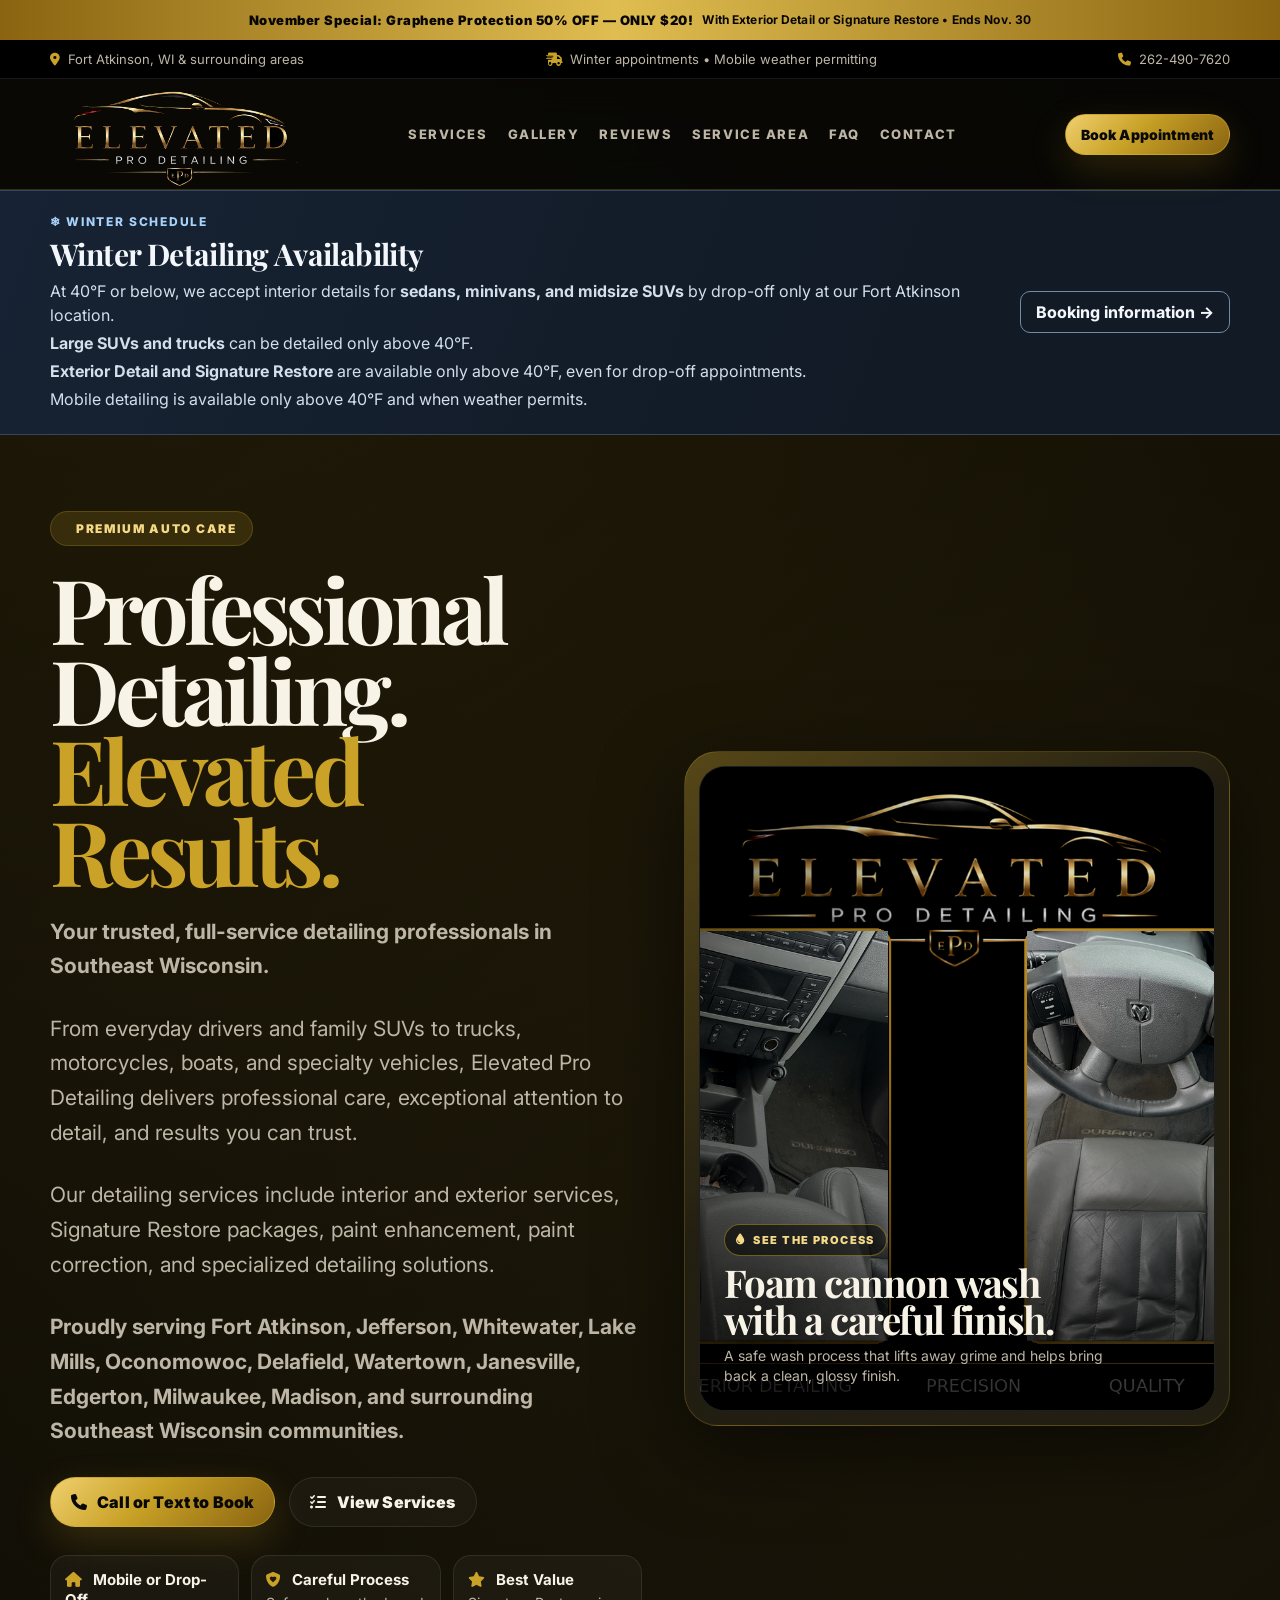
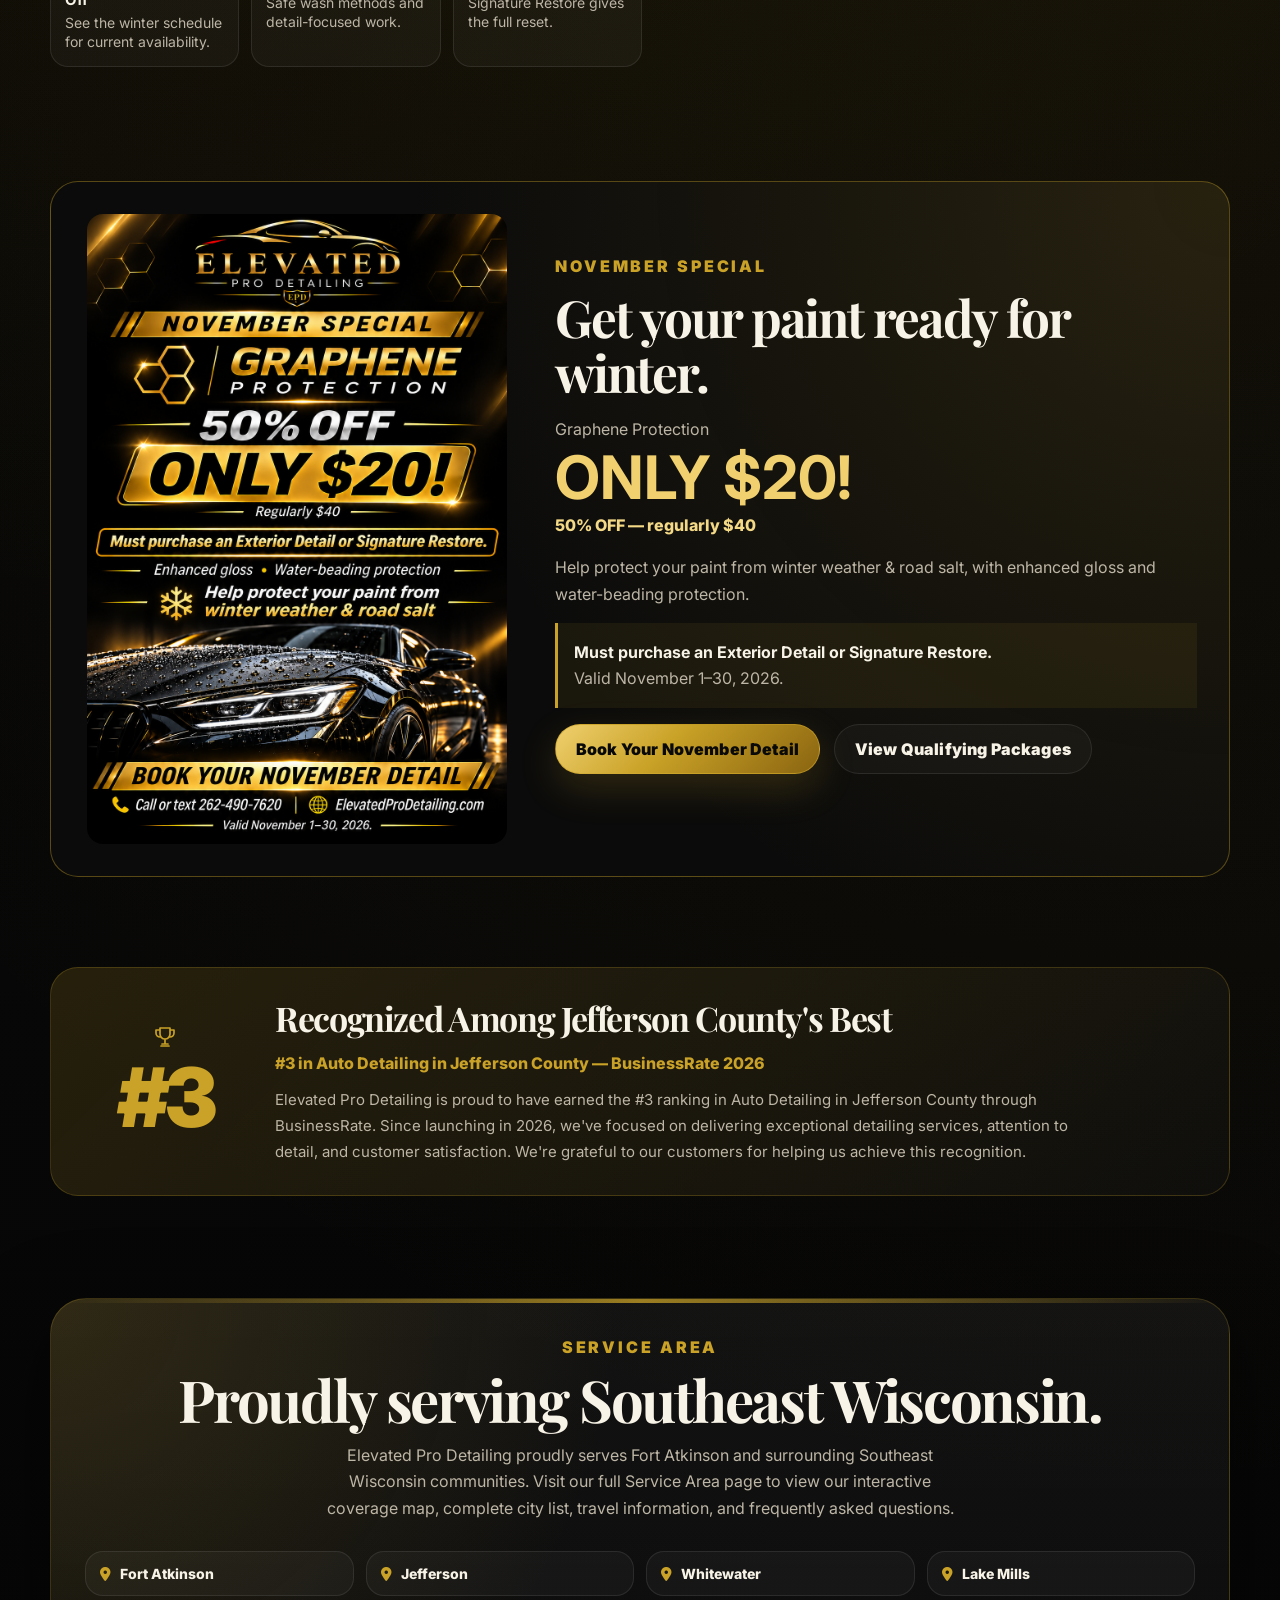
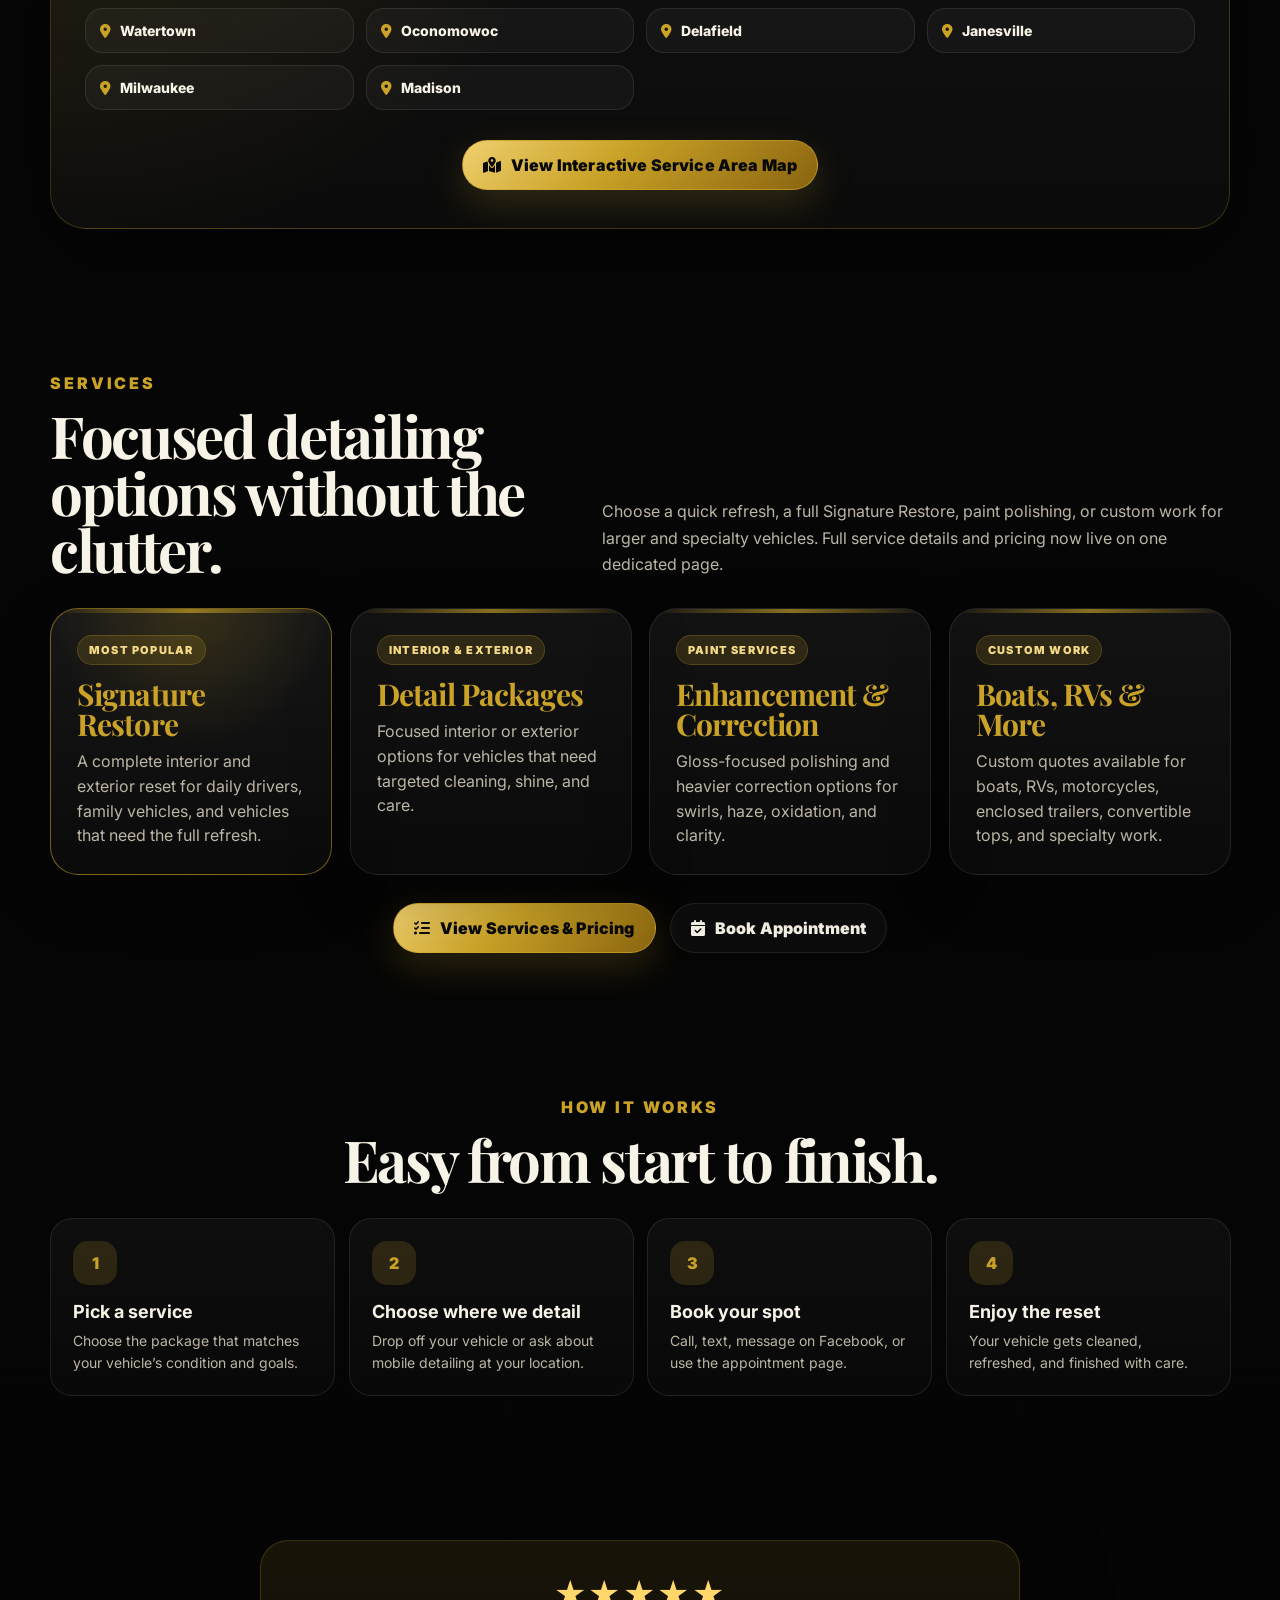
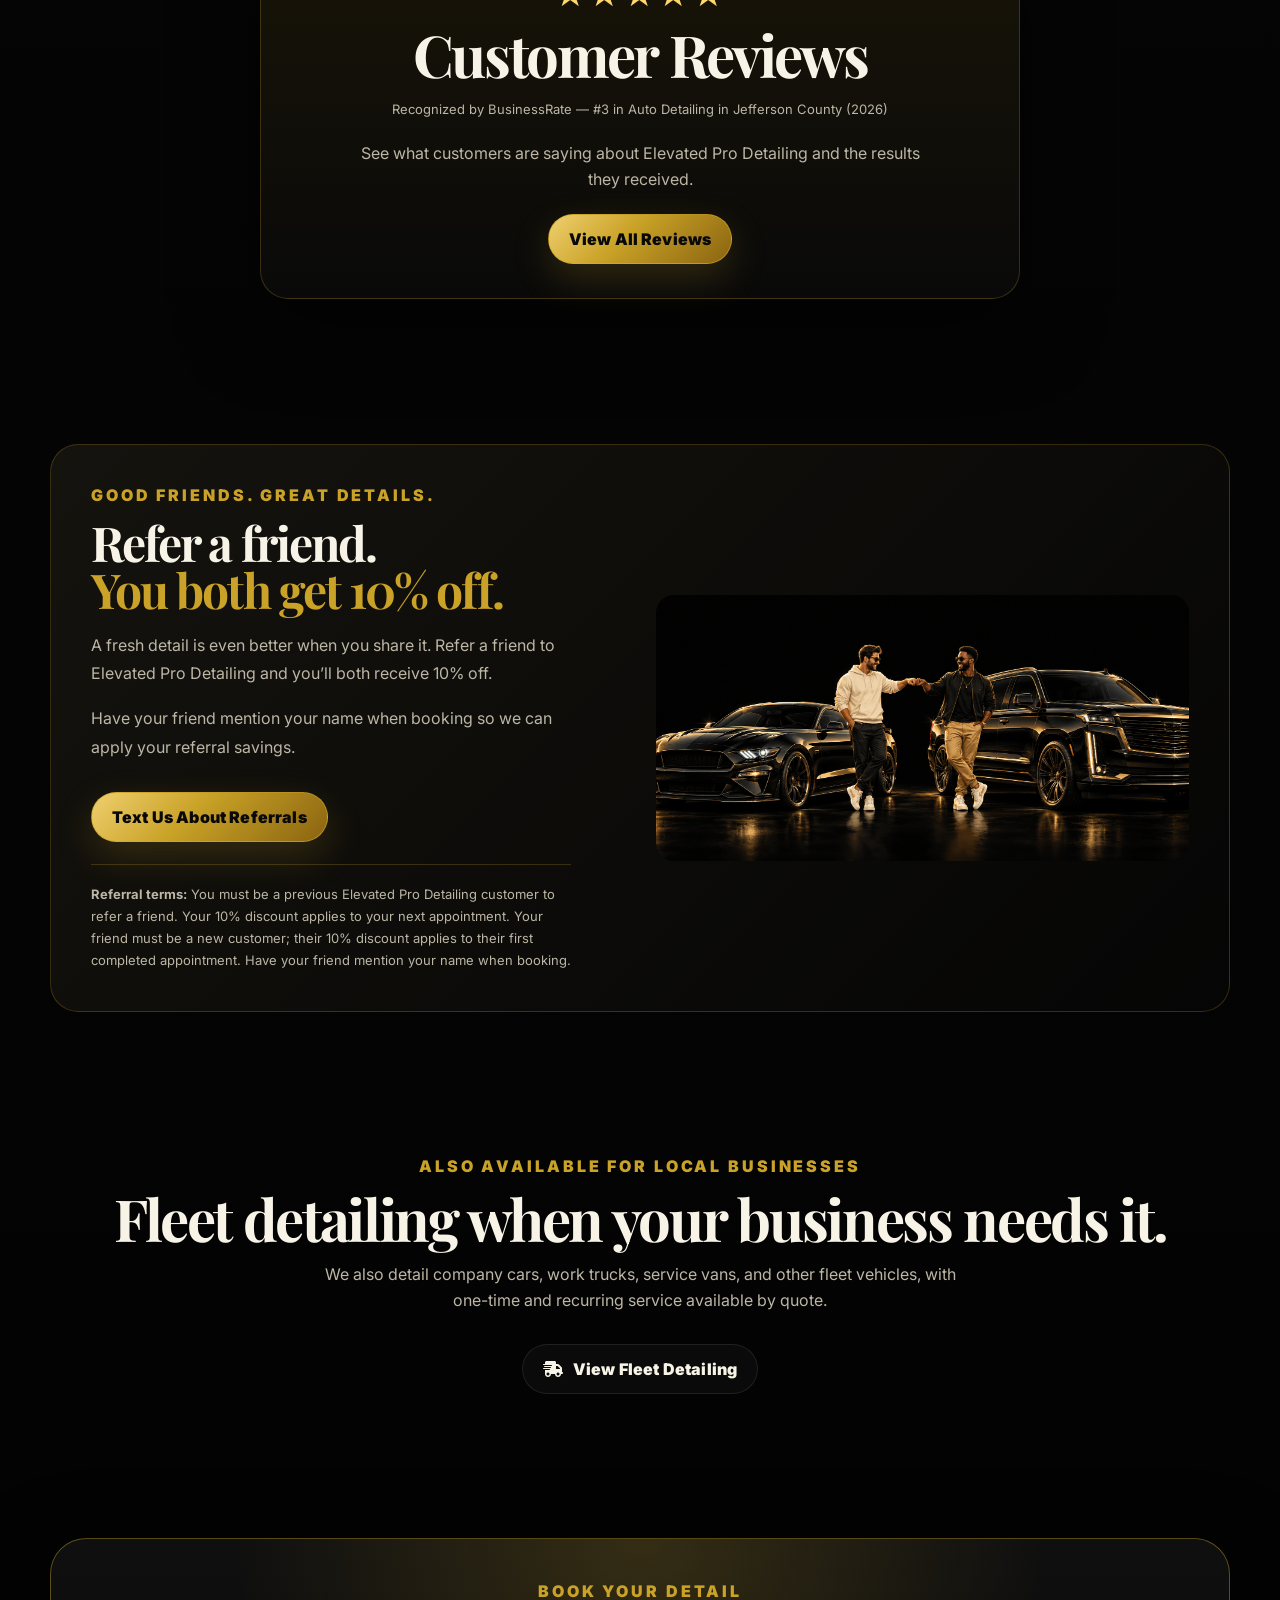
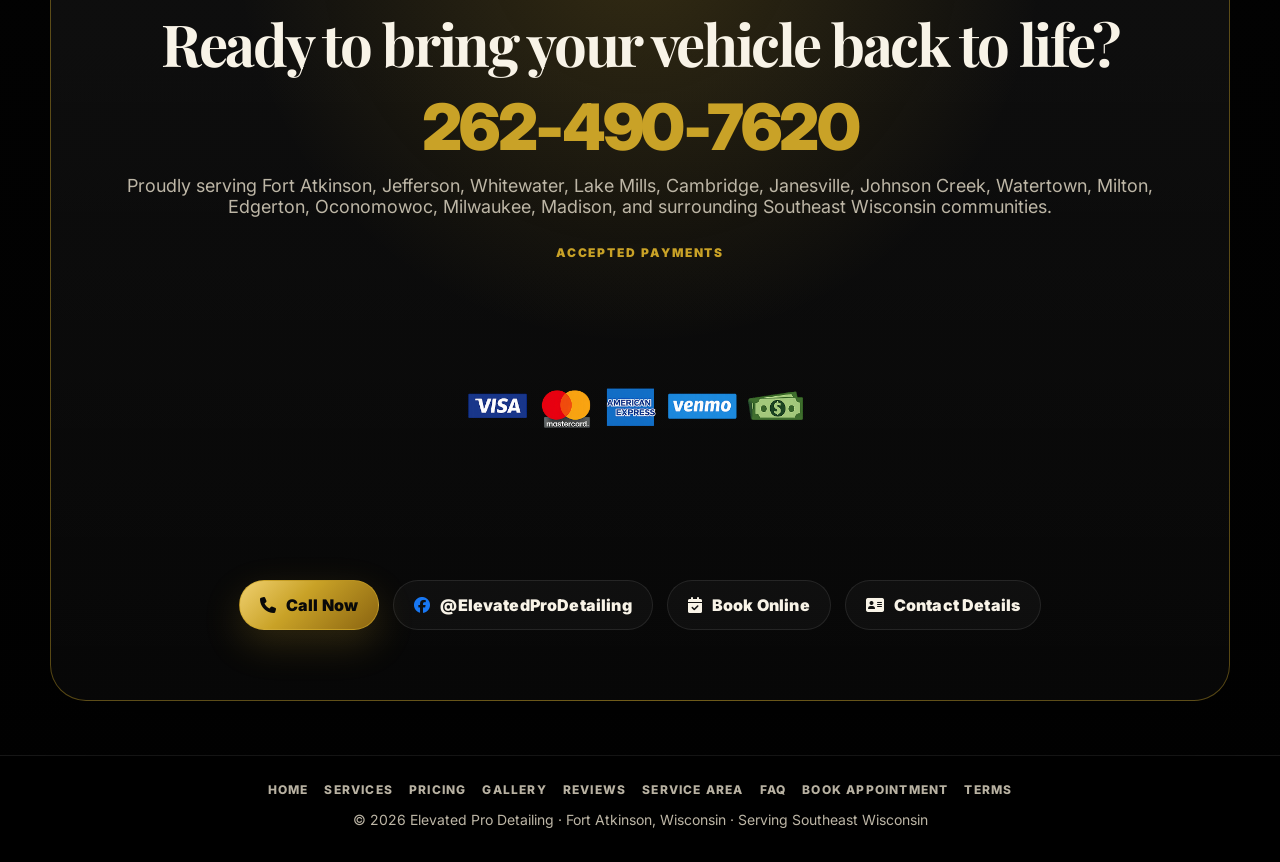
==== commit c851f801: "Broaden winter detailing notice heading" ====
--- a/index.html
+++ b/index.html
@@ -1016,7 +1016,7 @@
       <div class="wrap winter-layout">
         <div>
           <p class="winter-label"><span aria-hidden="true">&#10052;</span> Winter schedule</p>
-          <h2 id="winter-heading">Winter drop-off interior detailing</h2>
+          <h2 id="winter-heading">Winter Detailing Availability</h2>
           <p>At 40&deg;F or below, we accept interior details for <strong>sedans, minivans, and midsize SUVs</strong> by drop-off only at our Fort Atkinson location.</p>
           <p><strong>Large SUVs and trucks</strong> can be detailed only above 40&deg;F.</p>
           <p><strong>Exterior Detail and Signature Restore</strong> are available only above 40&deg;F, even for drop-off appointments.</p>
